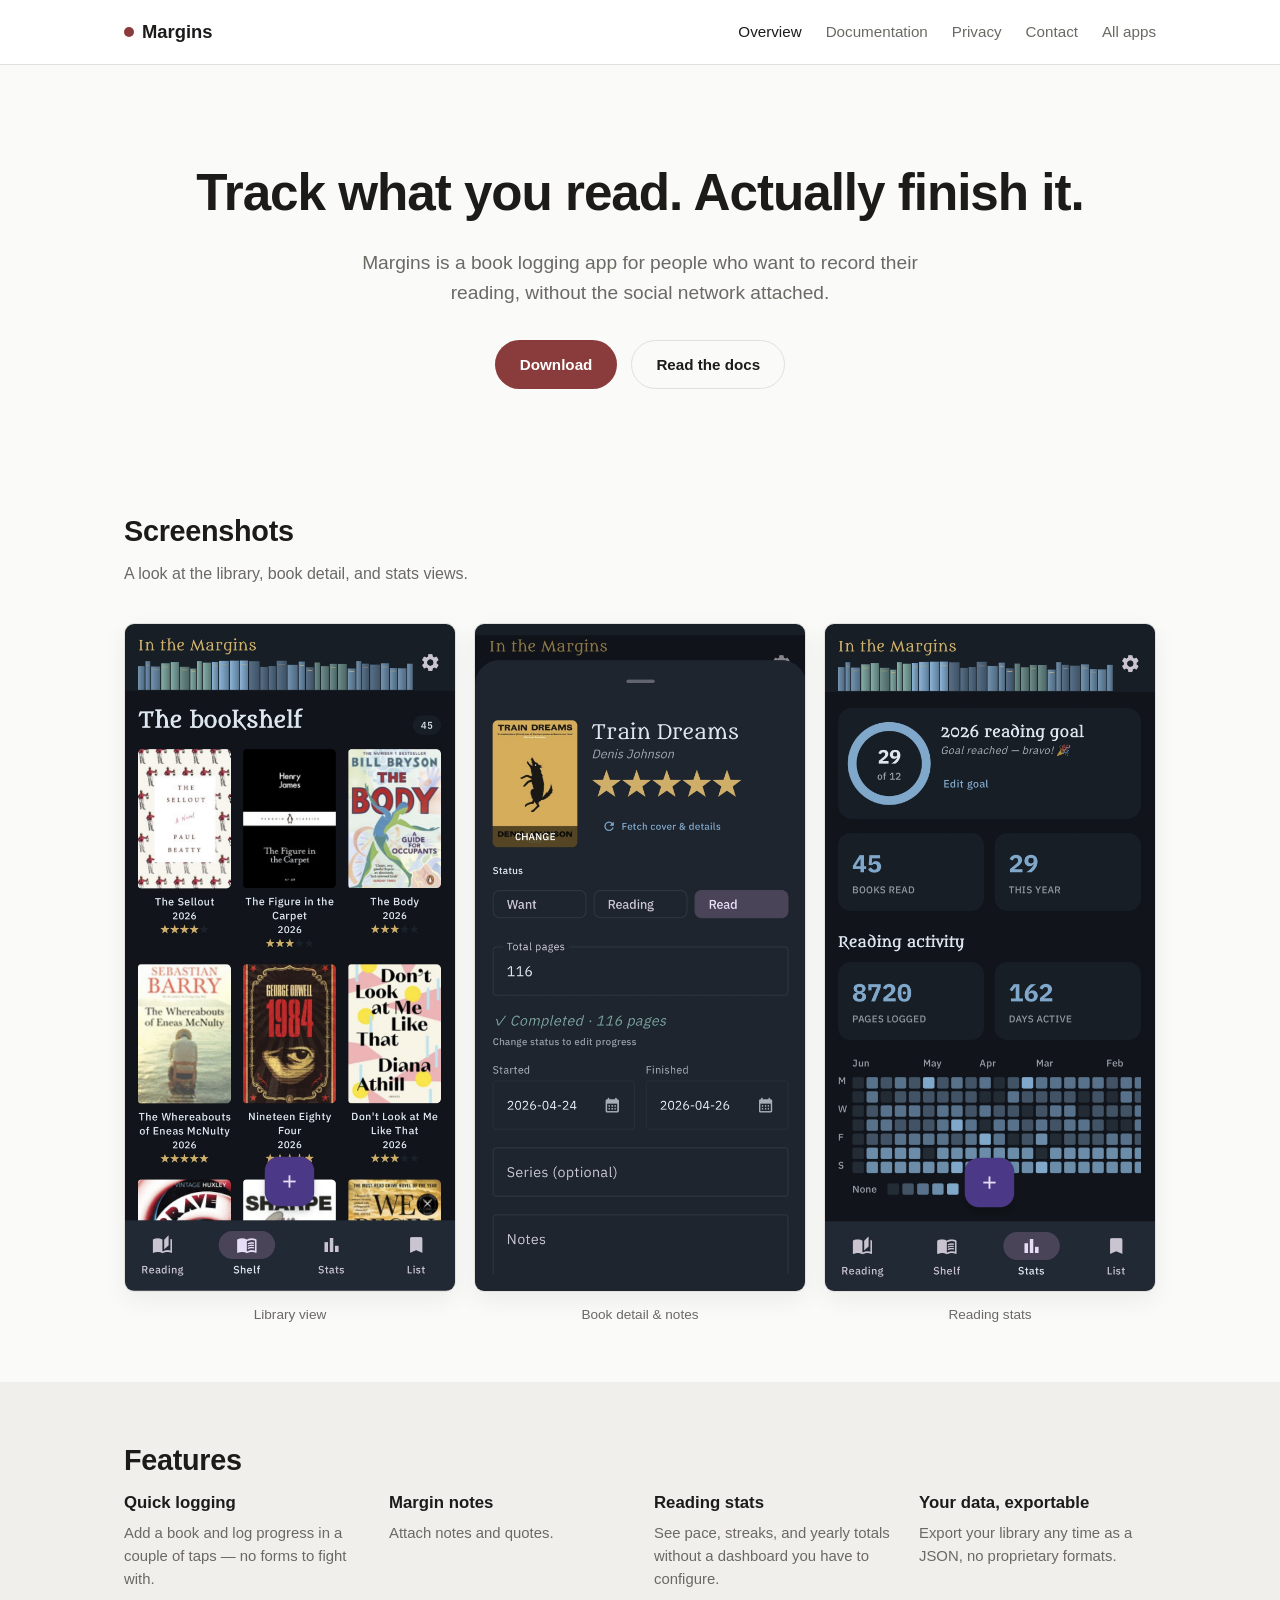
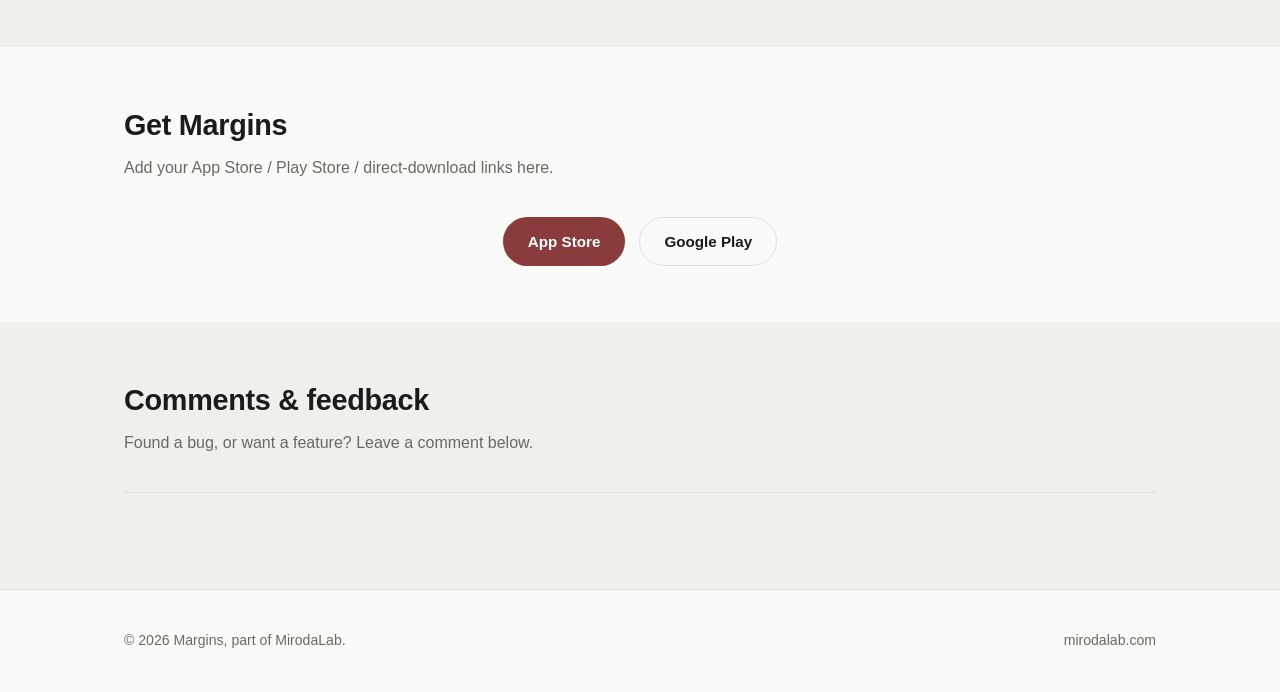
==== index.html @ df0463b2 "Add files via upload" ====
<!DOCTYPE html>
<html lang="en">
<head>
<meta charset="UTF-8">
<meta name="viewport" content="width=device-width, initial-scale=1.0">
<title>Margins — a book logging app</title>
<meta name="description" content="Margins is a simple book logging app for tracking what you read, your notes, and your ratings.">
<link rel="stylesheet" href="css/style.css">
<style>:root{--accent:#8a3b3b;--accent-dark:#6b2d2d;}</style>
</head>
<body>

<header class="site-nav">
  <div class="wrap">
    <a class="brand" href="./"><span class="dot"></span>Margins</a>
    <button class="menu-toggle" aria-label="Toggle menu" aria-expanded="false">
      <svg width="22" height="22" viewBox="0 0 22 22" fill="none" stroke="currentColor" stroke-width="2" stroke-linecap="round"><line x1="2" y1="5" x2="20" y2="5"/><line x1="2" y1="11" x2="20" y2="11"/><line x1="2" y1="17" x2="20" y2="17"/></svg>
    </button>
    <nav class="links">
      <a href="./" class="active">Overview</a>
      <a href="docs.html">Documentation</a>
      <a href="privacy.html">Privacy</a>
      <a href="contact.html">Contact</a>
      <a href="https://mirodalab.com">All apps</a>
    </nav>
  </div>
</header>

<section class="hero">
  <div class="wrap">
    <h1>Track what you read. Actually finish it.</h1>
    <p class="lead">Margins is a book logging app for people who want to record their reading, without the social network attached.</p>
    <div class="cta-row">
      <a href="#download" class="btn btn-primary">Download</a>
      <a href="docs.html" class="btn btn-secondary">Read the docs</a>
    </div>
  </div>
</section>

<section>
  <div class="wrap">
    <h2 class="section-title">Screenshots</h2>
    <p class="section-sub">A look at the library, book detail, and stats views.</p>
    <div class="screenshots">
      <figure class="screenshot">
        <img src="images/shelf.png" alt="Library shelf view in Margins" loading="lazy">
        <figcaption>Library view</figcaption>
      </figure>
      <figure class="screenshot">
        <img src="images/book-detail.png" alt="Book detail and notes view in Margins" loading="lazy">
        <figcaption>Book detail &amp; notes</figcaption>
      </figure>
      <figure class="screenshot">
        <img src="images/stats.png" alt="Reading stats view in Margins" loading="lazy">
        <figcaption>Reading stats</figcaption>
      </figure>
    </div>
  </div>
</section>

<section class="alt">
  <div class="wrap">
    <h2 class="section-title">Features</h2>
    <div class="features">
      <div class="feature">
        <h4>Quick logging</h4>
        <p>Add a book and log progress in a couple of taps — no forms to fight with.</p>
      </div>
      <div class="feature">
        <h4>Margin notes</h4>
        <p>Attach notes and quotes.</p>
      </div>
      <div class="feature">
        <h4>Reading stats</h4>
        <p>See pace, streaks, and yearly totals without a dashboard you have to configure.</p>
      </div>
      <div class="feature">
        <h4>Your data, exportable</h4>
        <p>Export your library any time as a JSON, no proprietary formats.</p>
      </div>
    </div>
  </div>
</section>

<section id="download">
  <div class="wrap">
    <h2 class="section-title">Get Margins</h2>
    <p class="section-sub">Add your App Store / Play Store / direct-download links here.</p>
    <div class="cta-row">
      <a href="#" class="btn btn-primary">App Store</a>
      <a href="#" class="btn btn-secondary">Google Play</a>
    </div>
  </div>
</section>

<section class="alt">
  <div class="wrap">
    <h2 class="section-title">Comments &amp; feedback</h2>
    <p class="section-sub">Found a bug, or want a feature? Leave a comment below.</p>
    <div class="comments-section">
      <script src="https://giscus.app/client.js"
        data-repo="miroda3742/margins-site"
        data-repo-id="R_kgDOTj2-mw"
        data-category="General"
        data-category-id="DIC_kwDOTj2-m84DB_82"
        data-mapping="pathname"
        data-strict="0"
        data-reactions-enabled="1"
        data-emit-metadata="0"
        data-input-position="top"
        data-theme="noborder_light"
        data-lang="en"
        data-loading="lazy"
        crossorigin="anonymous"
        async>
      </script>
    </div>
  </div>
</section>

<footer class="site-footer">
  <div class="wrap">
    <span>© 2026 Margins, part of MirodaLab.</span>
    <span><a href="https://mirodalab.com">mirodalab.com</a></span>
  </div>
</footer>

<script src="js/nav.js" defer></script>
</body>
</html>
---- css/style.css ----
/* ==========================================================================
   Shared stylesheet — copied into css/style.css for every site (main + 4 apps)
   Override --accent per app for a distinct feel while keeping one system.
   ========================================================================== */

:root {
  --bg: #fafaf9;
  --bg-alt: #f0efec;
  --text: #1c1b1a;
  --text-muted: #6b6963;
  --border: #e2e0da;
  --accent: #2f6f4e;      /* default green — overridden per app */
  --accent-dark: #24563d;
  --card-bg: #ffffff;
  --radius: 10px;
  --max-width: 1080px;
  --font: -apple-system, BlinkMacSystemFont, "Segoe UI", Inter, Roboto, Helvetica, Arial, sans-serif;
}

* { box-sizing: border-box; }

html, body {
  margin: 0;
  padding: 0;
  background: var(--bg);
  color: var(--text);
  font-family: var(--font);
  line-height: 1.55;
  -webkit-font-smoothing: antialiased;
}

a { color: var(--accent-dark); text-decoration: none; }
a:hover { text-decoration: underline; }

img { max-width: 100%; display: block; }

.wrap {
  max-width: var(--max-width);
  margin: 0 auto;
  padding: 0 24px;
}

/* ---------- Nav ---------- */
header.site-nav {
  border-bottom: 1px solid var(--border);
  background: var(--card-bg);
  position: sticky;
  top: 0;
  z-index: 10;
}

header.site-nav .wrap {
  display: flex;
  align-items: center;
  justify-content: space-between;
  height: 64px;
}

.brand {
  font-weight: 700;
  font-size: 1.15rem;
  color: var(--text);
  display: flex;
  align-items: center;
  gap: 8px;
}
.brand:hover { text-decoration: none; }

.brand .dot {
  width: 10px;
  height: 10px;
  border-radius: 50%;
  background: var(--accent);
  display: inline-block;
}

nav.links {
  display: flex;
  gap: 24px;
  font-size: 0.95rem;
}

nav.links a { color: var(--text-muted); }
nav.links a:hover, nav.links a.active { color: var(--text); text-decoration: none; }

.menu-toggle {
  display: none;
  align-items: center;
  justify-content: center;
  background: none;
  border: none;
  padding: 8px;
  margin: -8px;
  color: var(--text);
  cursor: pointer;
}
.menu-toggle svg { display: block; }

@media (max-width: 640px) {
  .menu-toggle { display: flex; }

  header.site-nav .wrap { position: relative; }

  nav.links {
    display: none;
    position: absolute;
    top: 64px;
    left: 0;
    right: 0;
    flex-direction: column;
    gap: 0;
    background: var(--card-bg);
    border-bottom: 1px solid var(--border);
    box-shadow: 0 8px 16px rgba(0,0,0,0.06);
  }
  nav.links.open { display: flex; }
  nav.links a { padding: 14px 24px; border-top: 1px solid var(--border); }
  nav.links a:first-child { border-top: none; }
}

/* ---------- Hero ---------- */
.hero {
  padding: 88px 0 64px;
  text-align: center;
}

.hero h1 {
  font-size: clamp(2rem, 5vw, 3.2rem);
  margin: 0 0 16px;
  letter-spacing: -0.02em;
}

.hero p.lead {
  font-size: 1.2rem;
  color: var(--text-muted);
  max-width: 620px;
  margin: 0 auto 32px;
}

.cta-row {
  display: flex;
  gap: 14px;
  justify-content: center;
  flex-wrap: wrap;
}

.btn {
  display: inline-block;
  padding: 12px 24px;
  border-radius: 999px;
  font-weight: 600;
  font-size: 0.95rem;
  border: 1px solid transparent;
  cursor: pointer;
}

.btn-primary {
  background: var(--accent);
  color: #fff;
}
.btn-primary:hover { background: var(--accent-dark); text-decoration: none; }

.btn-secondary {
  background: transparent;
  color: var(--text);
  border-color: var(--border);
}
.btn-secondary:hover { border-color: var(--text-muted); text-decoration: none; }

/* ---------- Sections ---------- */
section { padding: 56px 0; }
section.alt { background: var(--bg-alt); }

h2.section-title {
  font-size: 1.8rem;
  margin: 0 0 8px;
  letter-spacing: -0.01em;
}

p.section-sub {
  color: var(--text-muted);
  margin: 0 0 36px;
  max-width: 560px;
}

/* ---------- Cards (app grid on main site) ---------- */
.grid {
  display: grid;
  grid-template-columns: repeat(auto-fit, minmax(230px, 1fr));
  gap: 20px;
}

.card {
  background: var(--card-bg);
  border: 1px solid var(--border);
  border-radius: var(--radius);
  padding: 24px;
  transition: transform 0.15s ease, box-shadow 0.15s ease;
}

.card:hover {
  transform: translateY(-2px);
  box-shadow: 0 8px 24px rgba(0,0,0,0.06);
}

.card h3 { margin: 12px 0 6px; font-size: 1.15rem; }
.card p { color: var(--text-muted); font-size: 0.95rem; margin: 0 0 14px; }
.card .app-icon {
  width: 44px; height: 44px;
  border-radius: 12px;
  background: var(--accent);
  display: flex; align-items: center; justify-content: center;
  color: #fff; font-weight: 700; font-size: 1.1rem;
}

/* ---------- Feature list ---------- */
.features {
  display: grid;
  grid-template-columns: repeat(auto-fit, minmax(220px, 1fr));
  gap: 28px;
}
.feature h4 { margin: 0 0 6px; font-size: 1.05rem; }
.feature p { color: var(--text-muted); margin: 0; font-size: 0.93rem; }

/* ---------- Screenshot gallery ---------- */
.screenshots {
  display: grid;
  grid-template-columns: repeat(auto-fit, minmax(240px, 1fr));
  gap: 18px;
}
.screenshot-placeholder {
  aspect-ratio: 9 / 16;
  background: linear-gradient(160deg, var(--bg-alt), var(--border));
  border-radius: var(--radius);
  border: 1px solid var(--border);
  display: flex;
  align-items: center;
  justify-content: center;
  color: var(--text-muted);
  font-size: 0.85rem;
  text-align: center;
  padding: 12px;
}
.screenshot {
  margin: 0;
  display: flex;
  flex-direction: column;
  align-items: center;
  gap: 12px;
}
.screenshot img {
  width: 100%;
  height: auto;
  border-radius: var(--radius);
  border: 1px solid var(--border);
  box-shadow: 0 8px 24px rgba(0,0,0,0.06);
}
.screenshot figcaption {
  color: var(--text-muted);
  font-size: 0.85rem;
  text-align: center;
}

/* ---------- Docs page ---------- */
.docs-layout {
  display: grid;
  grid-template-columns: 220px 1fr;
  gap: 48px;
  align-items: start;
}
.docs-toc {
  position: sticky;
  top: 88px;
  font-size: 0.9rem;
}
.docs-toc a {
  display: block;
  padding: 6px 0;
  color: var(--text-muted);
}
.docs-toc a:hover { color: var(--text); text-decoration: none; }
.docs-content h2 { margin-top: 48px; }
.docs-content h2:first-child { margin-top: 0; }
.docs-content code {
  background: var(--bg-alt);
  padding: 2px 6px;
  border-radius: 4px;
  font-size: 0.9em;
}
.docs-content pre {
  background: var(--bg-alt);
  border: 1px solid var(--border);
  border-radius: var(--radius);
  padding: 16px;
  overflow-x: auto;
}

.docs-content h2 {
  font-size: 1.6rem;
  letter-spacing: -0.01em;
  padding-bottom: 8px;
  border-bottom: 1px solid var(--border);
  /* Matches .docs-toc's own sticky offset (top: 88px) — without this, clicking
     a sidebar link scrolls the heading flush to the viewport top, which is
     right under the 64px sticky nav bar, hiding the heading itself. */
  scroll-margin-top: 88px;
}

.docs-content h3 {
  margin: 32px 0 10px;
  font-size: 1.15rem;
  letter-spacing: -0.01em;
  scroll-margin-top: 88px;
}

.docs-content ul,
.docs-content ol {
  padding-left: 1.3em;
  margin: 0 0 20px;
}

.docs-content li {
  margin-bottom: 10px;
}

.docs-content ol.steps li {
  margin-bottom: 14px;
}

/* Tables (field lists, theme table, key-restriction values) */
.docs-content table {
  width: 100%;
  border-collapse: collapse;
  margin: 20px 0;
  font-size: 0.95rem;
}

.docs-content th,
.docs-content td {
  text-align: left;
  padding: 10px 14px;
  border-bottom: 1px solid var(--border);
  vertical-align: top;
}

.docs-content th {
  color: var(--text-muted);
  font-weight: 600;
  font-size: 0.85rem;
  text-transform: uppercase;
  letter-spacing: 0.03em;
}

.docs-content tr:last-child td {
  border-bottom: none;
}

/* Callout cards (tip / warn). These reuse the site-wide .card rule, so strip
   the marketing-grid hover lift and muted body text — a callout isn't a link
   and its text is the important part, not secondary. Colors are fixed (not
   tied to --accent) so tip/warn stay visually distinct regardless of which
   app's --accent override is active on a given site. */
.docs-content .card {
  padding: 16px 20px;
  margin: 20px 0;
  border-left-width: 4px;
  border-left-style: solid;
}
.docs-content .card:hover {
  transform: none;
  box-shadow: none;
}
.docs-content .card p {
  color: var(--text);
  font-size: 1rem;
  margin: 0;
}
.docs-content .card p + p { margin-top: 8px; }

.docs-content .card.tip { border-left-color: #2f6f4e; }
.docs-content .card.warn { border-left-color: #b3261e; }

.docs-content .card .label {
  display: block;
  font-weight: 700;
  font-size: 0.72rem;
  text-transform: uppercase;
  letter-spacing: 0.06em;
  margin-bottom: 6px;
}
.docs-content .card.tip .label { color: #2f6f4e; }
.docs-content .card.warn .label { color: #b3261e; }

@media (max-width: 720px) {
  .docs-layout { grid-template-columns: 1fr; }
  .docs-toc { position: static; margin-bottom: 24px; }
}

/* ---------- Blog ---------- */
.post-list { display: flex; flex-direction: column; gap: 24px; }
.post-item {
  border-bottom: 1px solid var(--border);
  padding-bottom: 24px;
}
.post-item .post-date { color: var(--text-muted); font-size: 0.85rem; }
.post-item h3 { margin: 6px 0; }
.post-item p { color: var(--text-muted); margin: 0; }

article.post-body { max-width: 680px; margin: 0 auto; }
article.post-body h1 { margin-bottom: 4px; }
article.post-body .post-meta { color: var(--text-muted); margin-bottom: 32px; }

/* ---------- Comments ---------- */
.comments-section {
  border-top: 1px solid var(--border);
  padding-top: 40px;
  margin-top: 16px;
}

/* ---------- Footer ---------- */
footer.site-footer {
  border-top: 1px solid var(--border);
  padding: 40px 0;
  color: var(--text-muted);
  font-size: 0.88rem;
}
footer.site-footer .wrap {
  display: flex;
  justify-content: space-between;
  flex-wrap: wrap;
  gap: 12px;
}
footer.site-footer a { color: var(--text-muted); }

/* ---------- Contact form ---------- */
.contact-form { max-width: 480px; }

.form-row { margin-bottom: 20px; }
.form-row label {
  display: block;
  font-weight: 600;
  font-size: 0.9rem;
  margin-bottom: 6px;
}
.form-row input[type="text"],
.form-row input[type="email"],
.form-row textarea {
  width: 100%;
  padding: 10px 12px;
  border: 1px solid var(--border);
  border-radius: 8px;
  background: var(--card-bg);
  color: var(--text);
  font-family: var(--font);
  font-size: 0.95rem;
}
.form-row input:focus,
.form-row textarea:focus {
  outline: 2px solid var(--accent);
  outline-offset: 1px;
}
.form-row textarea { resize: vertical; min-height: 120px; }

/* Honeypot field — hidden off-screen (not display:none, which some bots
   skip) so sighted users and screen readers never see or fill it. Any
   value here means whatever submitted the form isn't a person. */
.hp-field {
  position: absolute;
  left: -9999px;
  top: -9999px;
  width: 1px;
  height: 1px;
  overflow: hidden;
}

.contact-form .btn { margin-top: 4px; cursor: pointer; }
.contact-form .btn:disabled { opacity: 0.6; cursor: default; }

.form-status { margin: 14px 0 0; font-size: 0.9rem; min-height: 1.3em; }
.form-status.success { color: var(--accent-dark); }
.form-status.error { color: #b3261e; }
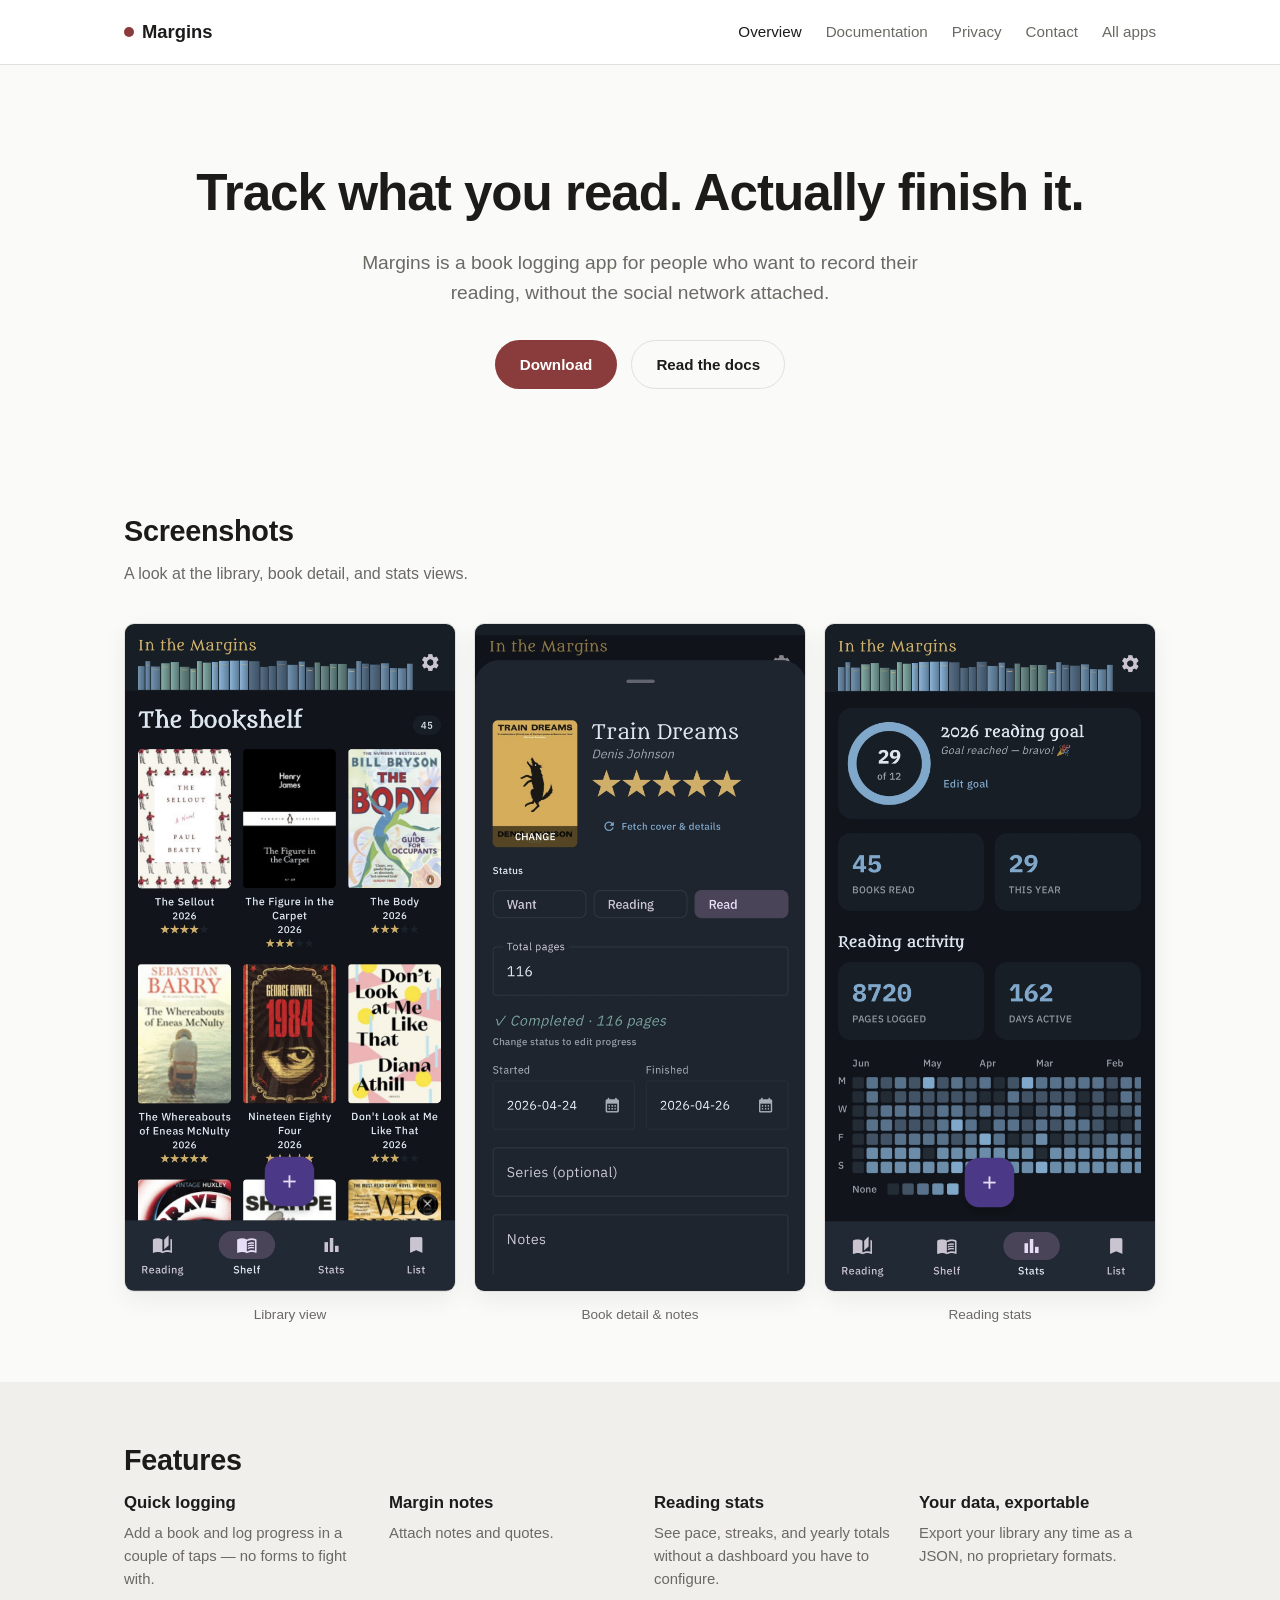
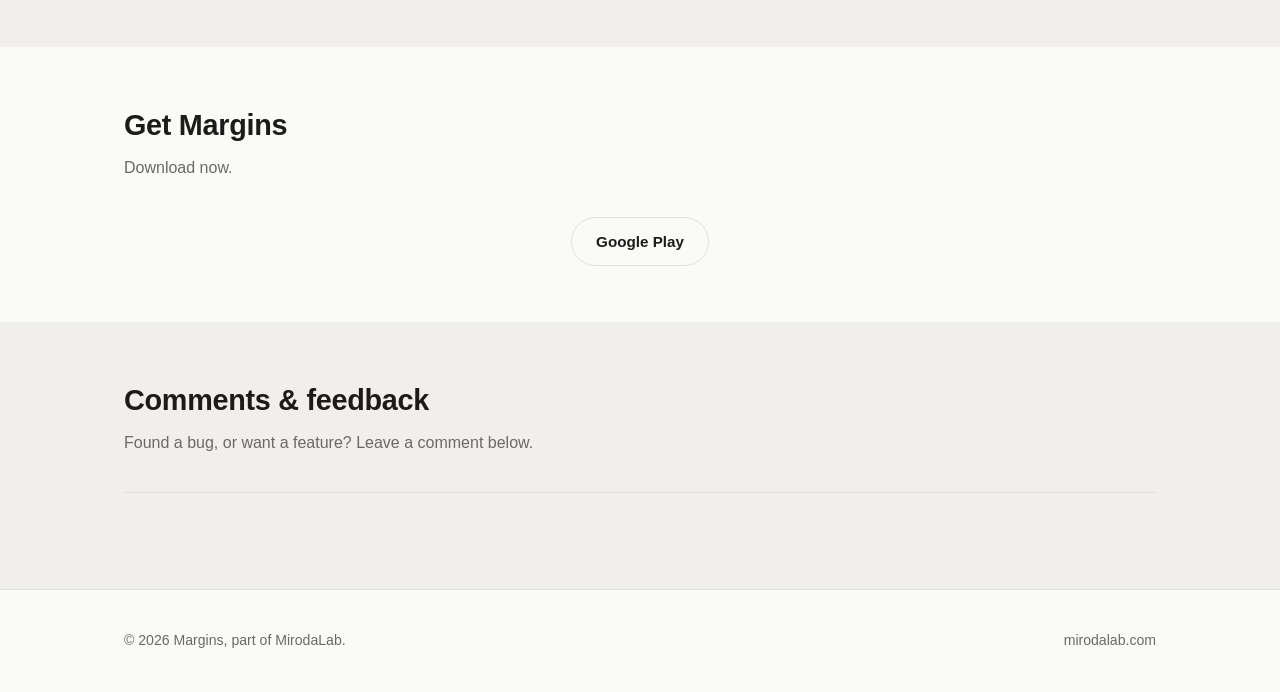
==== commit b1730eca: "Update index.html" ====
--- a/index.html
+++ b/index.html
@@ -85,10 +85,9 @@
 <section id="download">
   <div class="wrap">
     <h2 class="section-title">Get Margins</h2>
-    <p class="section-sub">Add your App Store / Play Store / direct-download links here.</p>
+    <p class="section-sub">Download now.</p>
     <div class="cta-row">
-      <a href="#" class="btn btn-primary">App Store</a>
-      <a href="#" class="btn btn-secondary">Google Play</a>
+      <a href="https://play.google.com/store/apps/details?id=com.miroda.margins" class="btn btn-secondary">Google Play</a>
     </div>
   </div>
 </section>
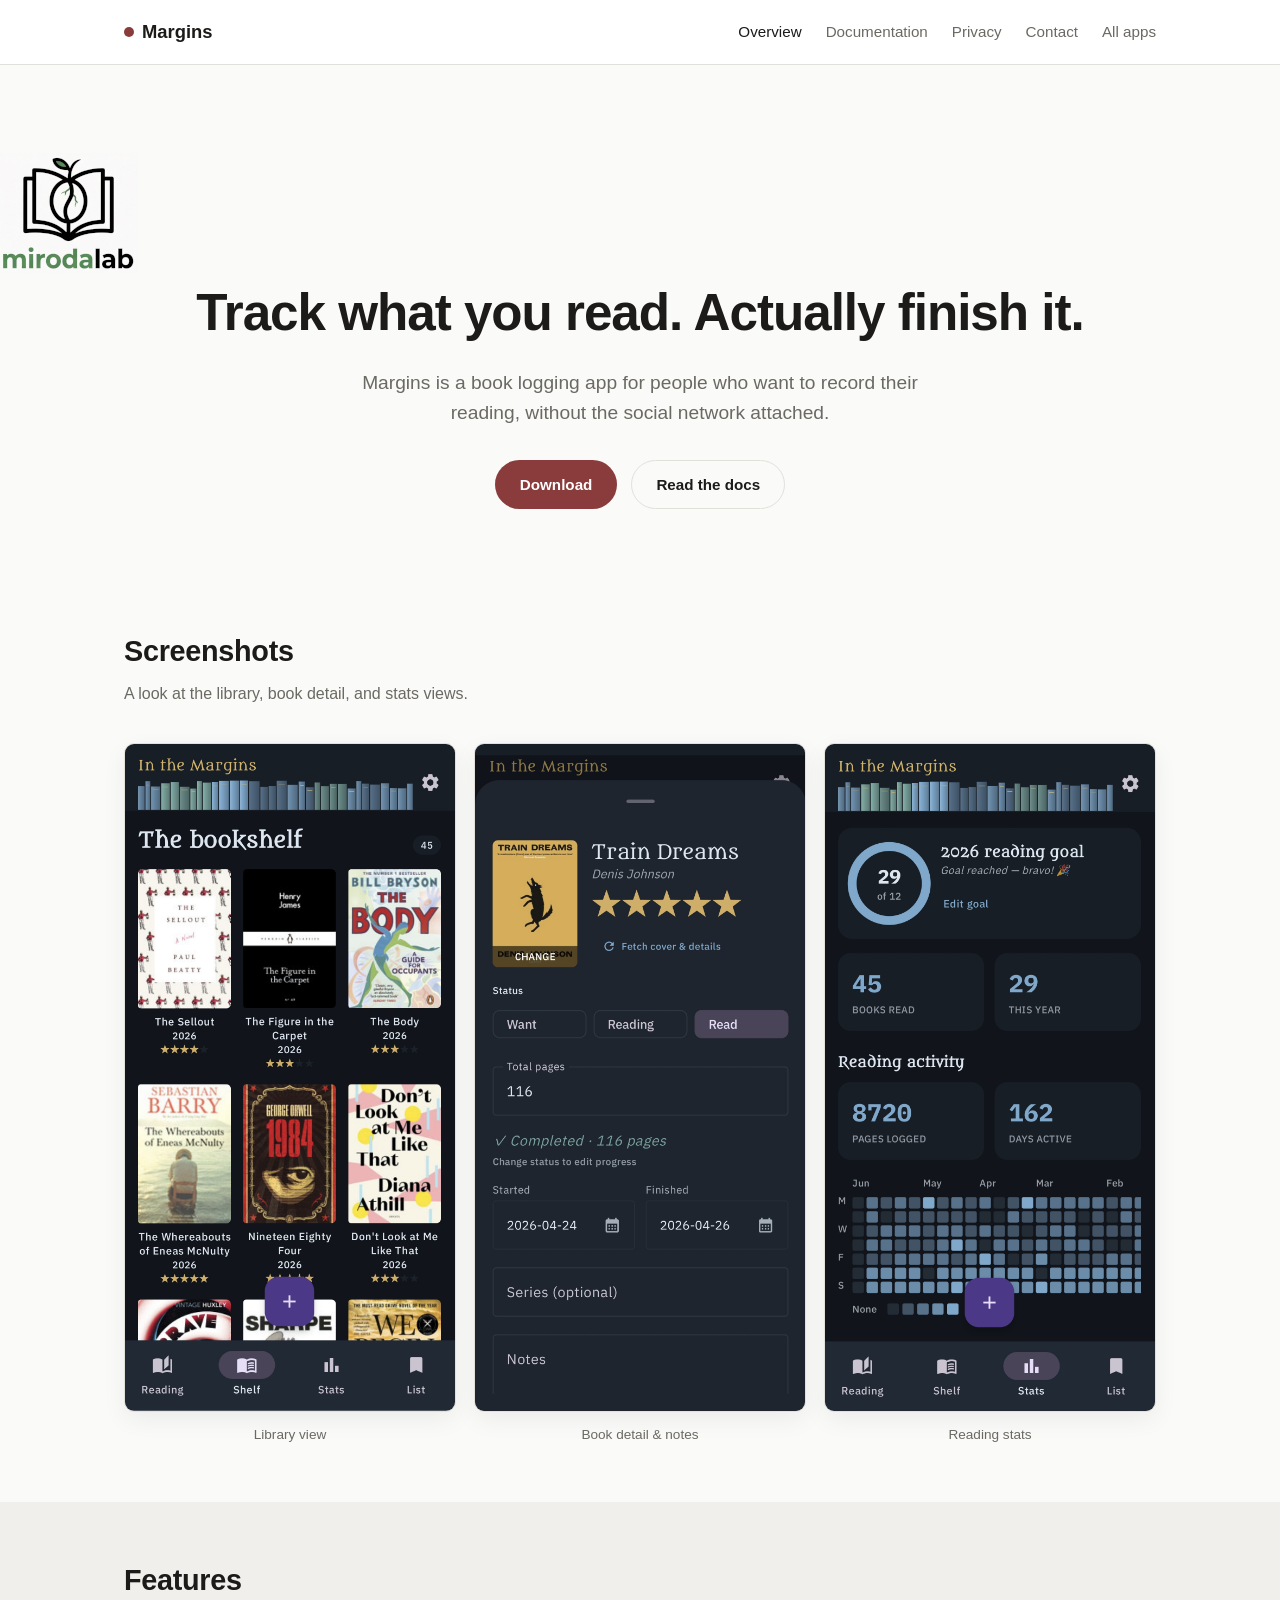
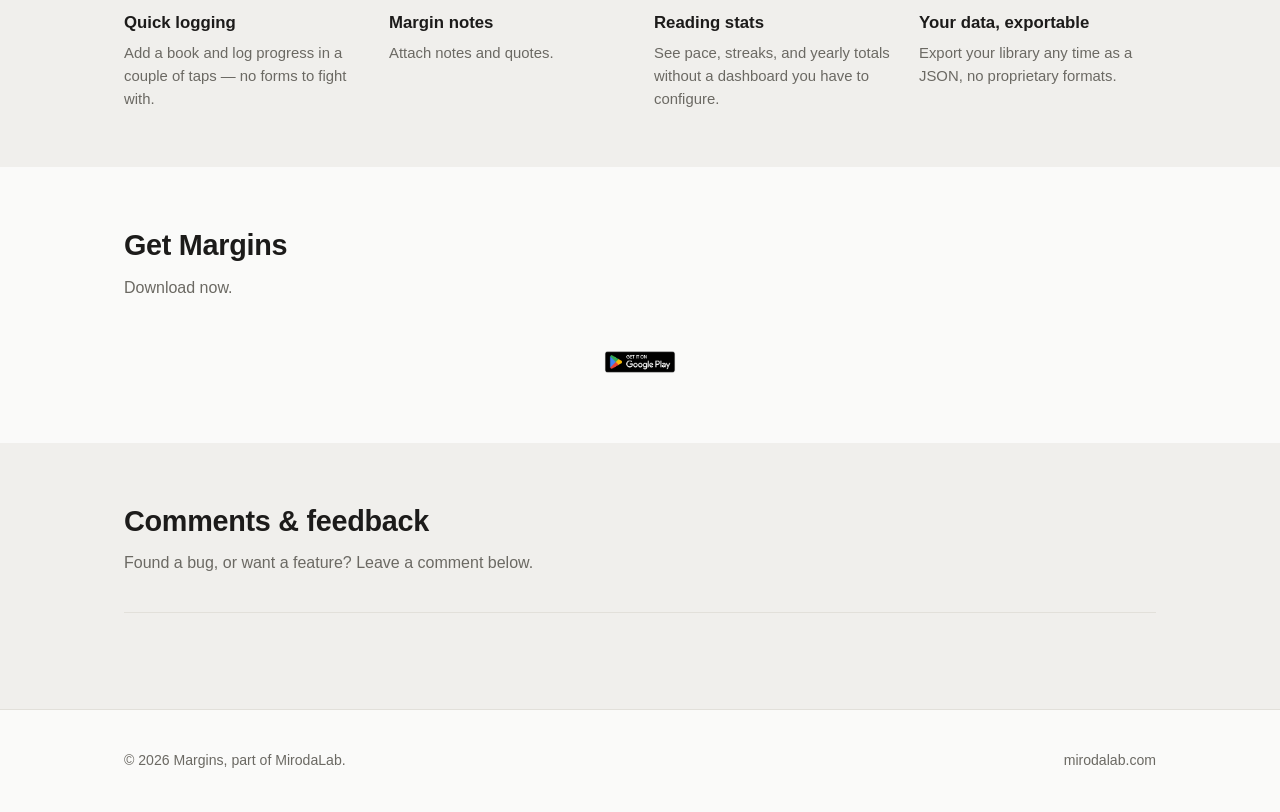
==== commit bf777f68: "Update index.html" ====
--- a/index.html
+++ b/index.html
@@ -27,6 +27,9 @@
 </header>
 
 <section class="hero">
+  <div class="logo-container">
+      <img src="images/logo-stc.png" alt="Mirodalab">
+  </div>
   <div class="wrap">
     <h1>Track what you read. Actually finish it.</h1>
     <p class="lead">Margins is a book logging app for people who want to record their reading, without the social network attached.</p>
@@ -87,8 +90,9 @@
     <h2 class="section-title">Get Margins</h2>
     <p class="section-sub">Download now.</p>
     <div class="cta-row">
-      <a href="https://play.google.com/store/apps/details?id=com.miroda.margins" class="btn btn-secondary">Google Play</a>
-    </div>
+      <div class="logo-container">
+        <a href="https://play.google.com/store/apps/details?id=com.miroda.margins"><img src="images/googleplay.png" height=50px alt="Mirodalab"></a>
+      </div>
   </div>
 </section>
 
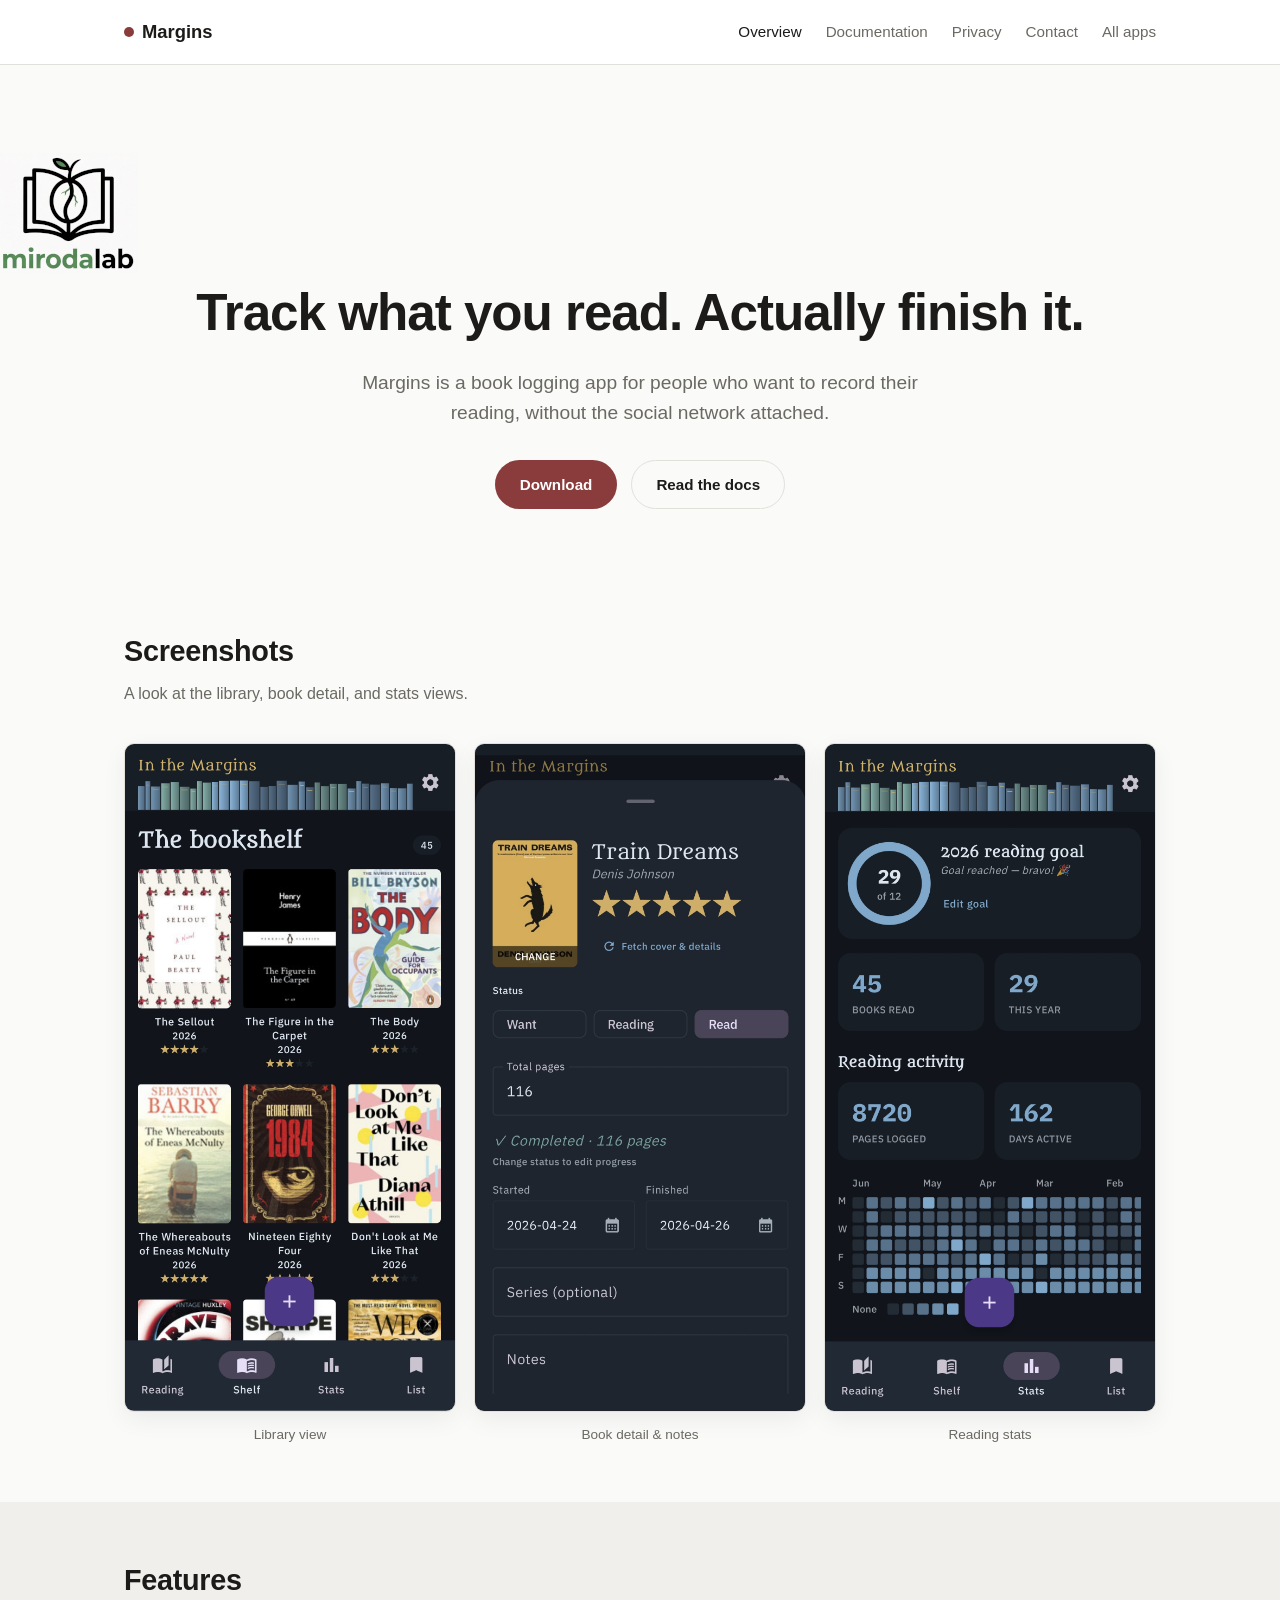
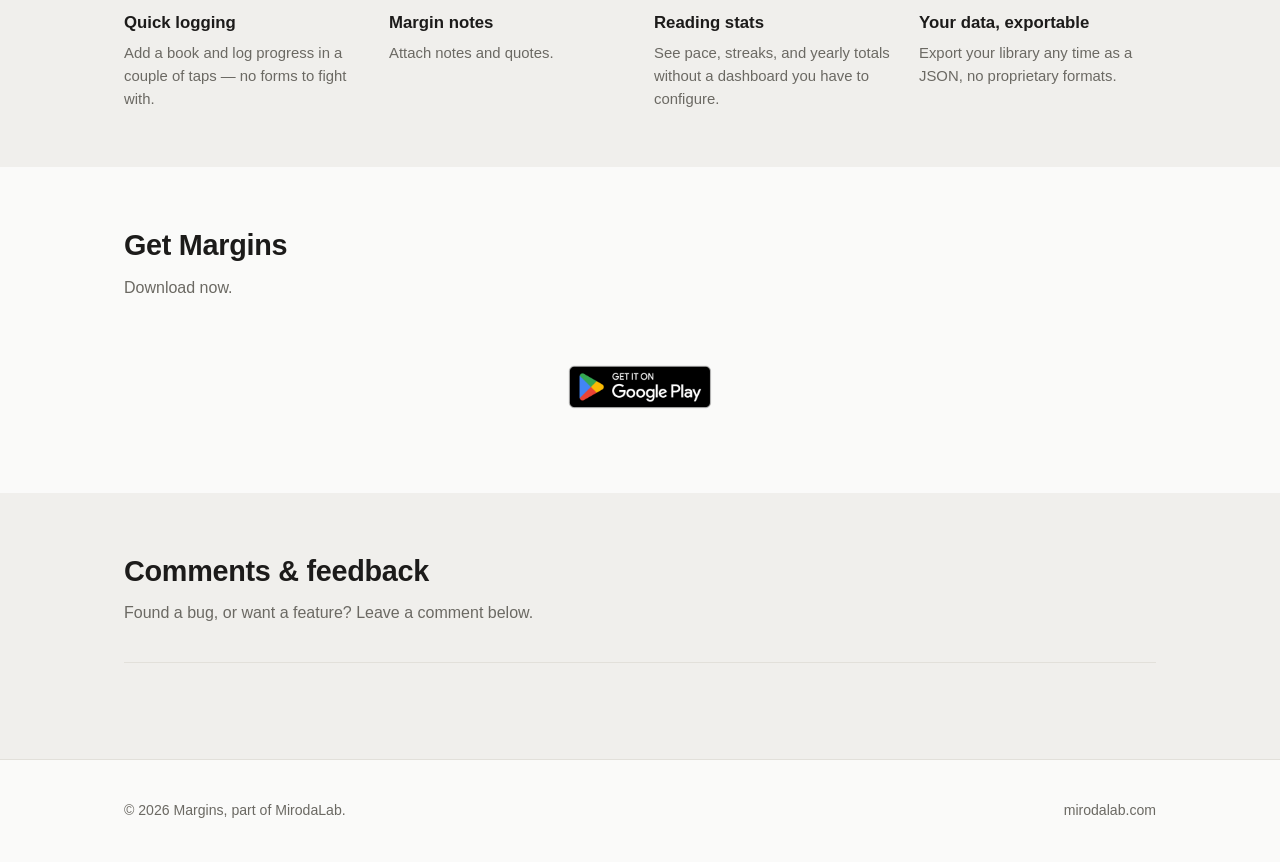
==== commit fcf3659e: "Update index.html" ====
--- a/index.html
+++ b/index.html
@@ -90,8 +90,8 @@
     <h2 class="section-title">Get Margins</h2>
     <p class="section-sub">Download now.</p>
     <div class="cta-row">
-      <div class="logo-container">
-        <a href="https://play.google.com/store/apps/details?id=com.miroda.margins"><img src="images/googleplay.png" height=50px alt="Mirodalab"></a>
+      <div>
+        <a href="https://play.google.com/store/apps/details?id=com.miroda.margins"><img src="images/googleplay.png" height=100px alt="Mirodalab"></a>
       </div>
   </div>
 </section>
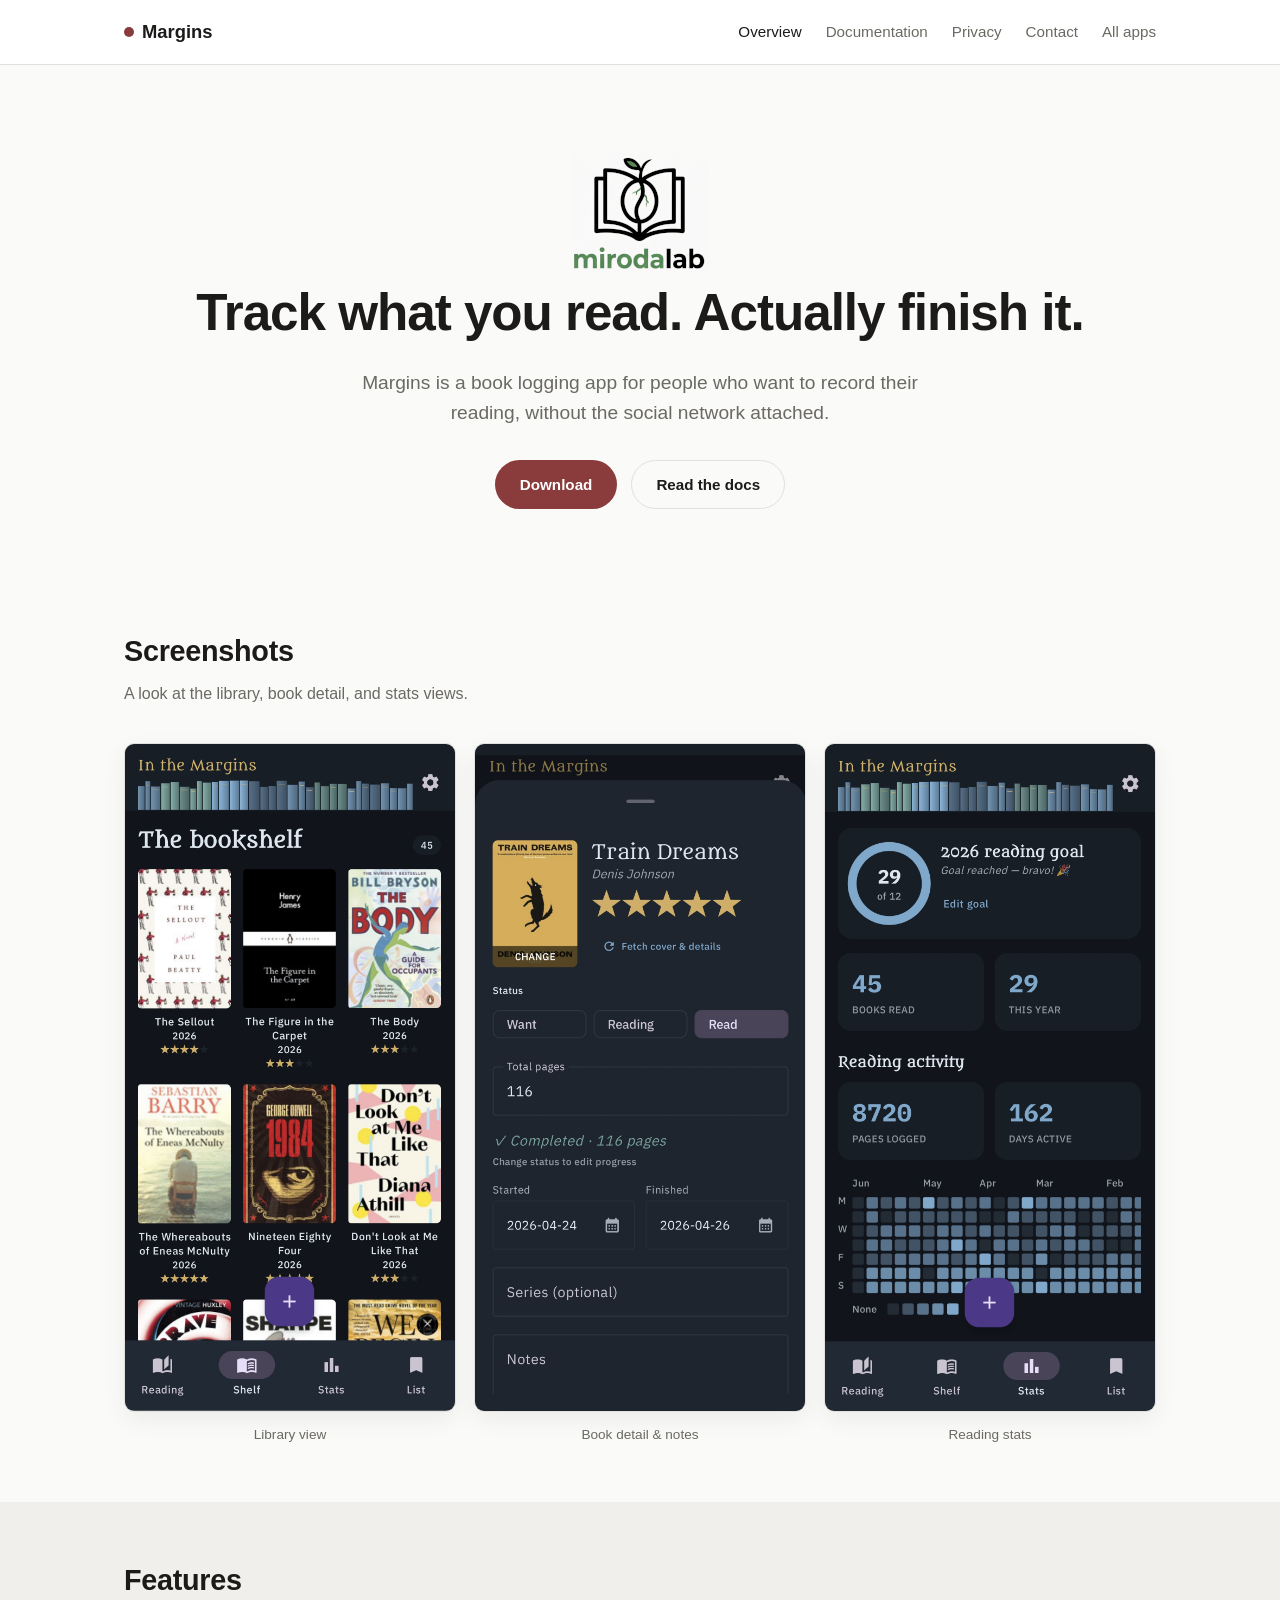
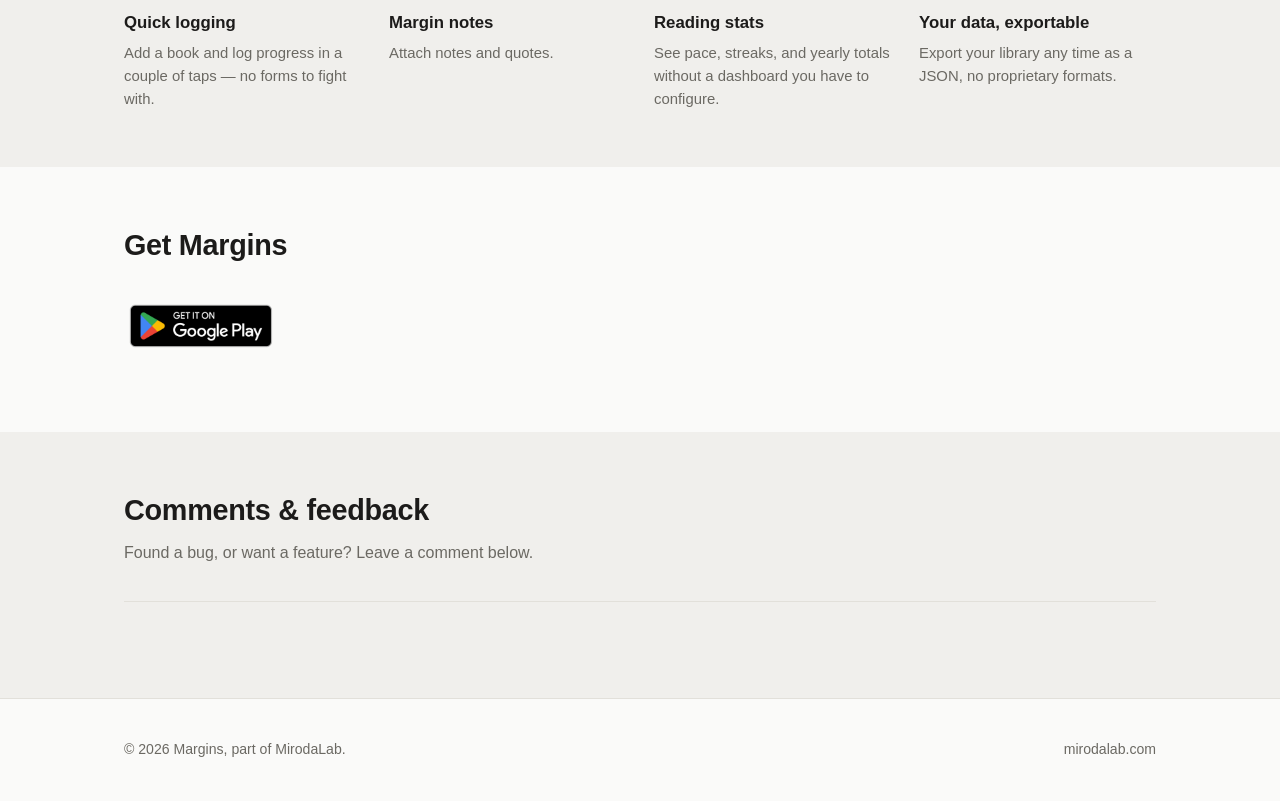
==== commit 91ca6425: "Update index.html" ====
--- a/index.html
+++ b/index.html
@@ -88,9 +88,7 @@
 <section id="download">
   <div class="wrap">
     <h2 class="section-title">Get Margins</h2>
-    <p class="section-sub">Download now.</p>
-    <div class="cta-row">
-      <div>
+      <div class="google-container">
         <a href="https://play.google.com/store/apps/details?id=com.miroda.margins"><img src="images/googleplay.png" height=100px alt="Mirodalab"></a>
       </div>
   </div>
--- a/css/style.css
+++ b/css/style.css
@@ -33,6 +33,18 @@
 a:hover { text-decoration: underline; }
 
 img { max-width: 100%; display: block; }
+
+.logo-container {
+      display: flex;
+      justify-content: center; /* Centers horizontally */
+      align-items: center;     /* Centers vertically */
+    }
+
+.google-container {
+      display: flex;
+      justify-content: left; /* Centers horizontally */
+      align-items: left;     /* Centers vertically */
+    }
 
 .wrap {
   max-width: var(--max-width);
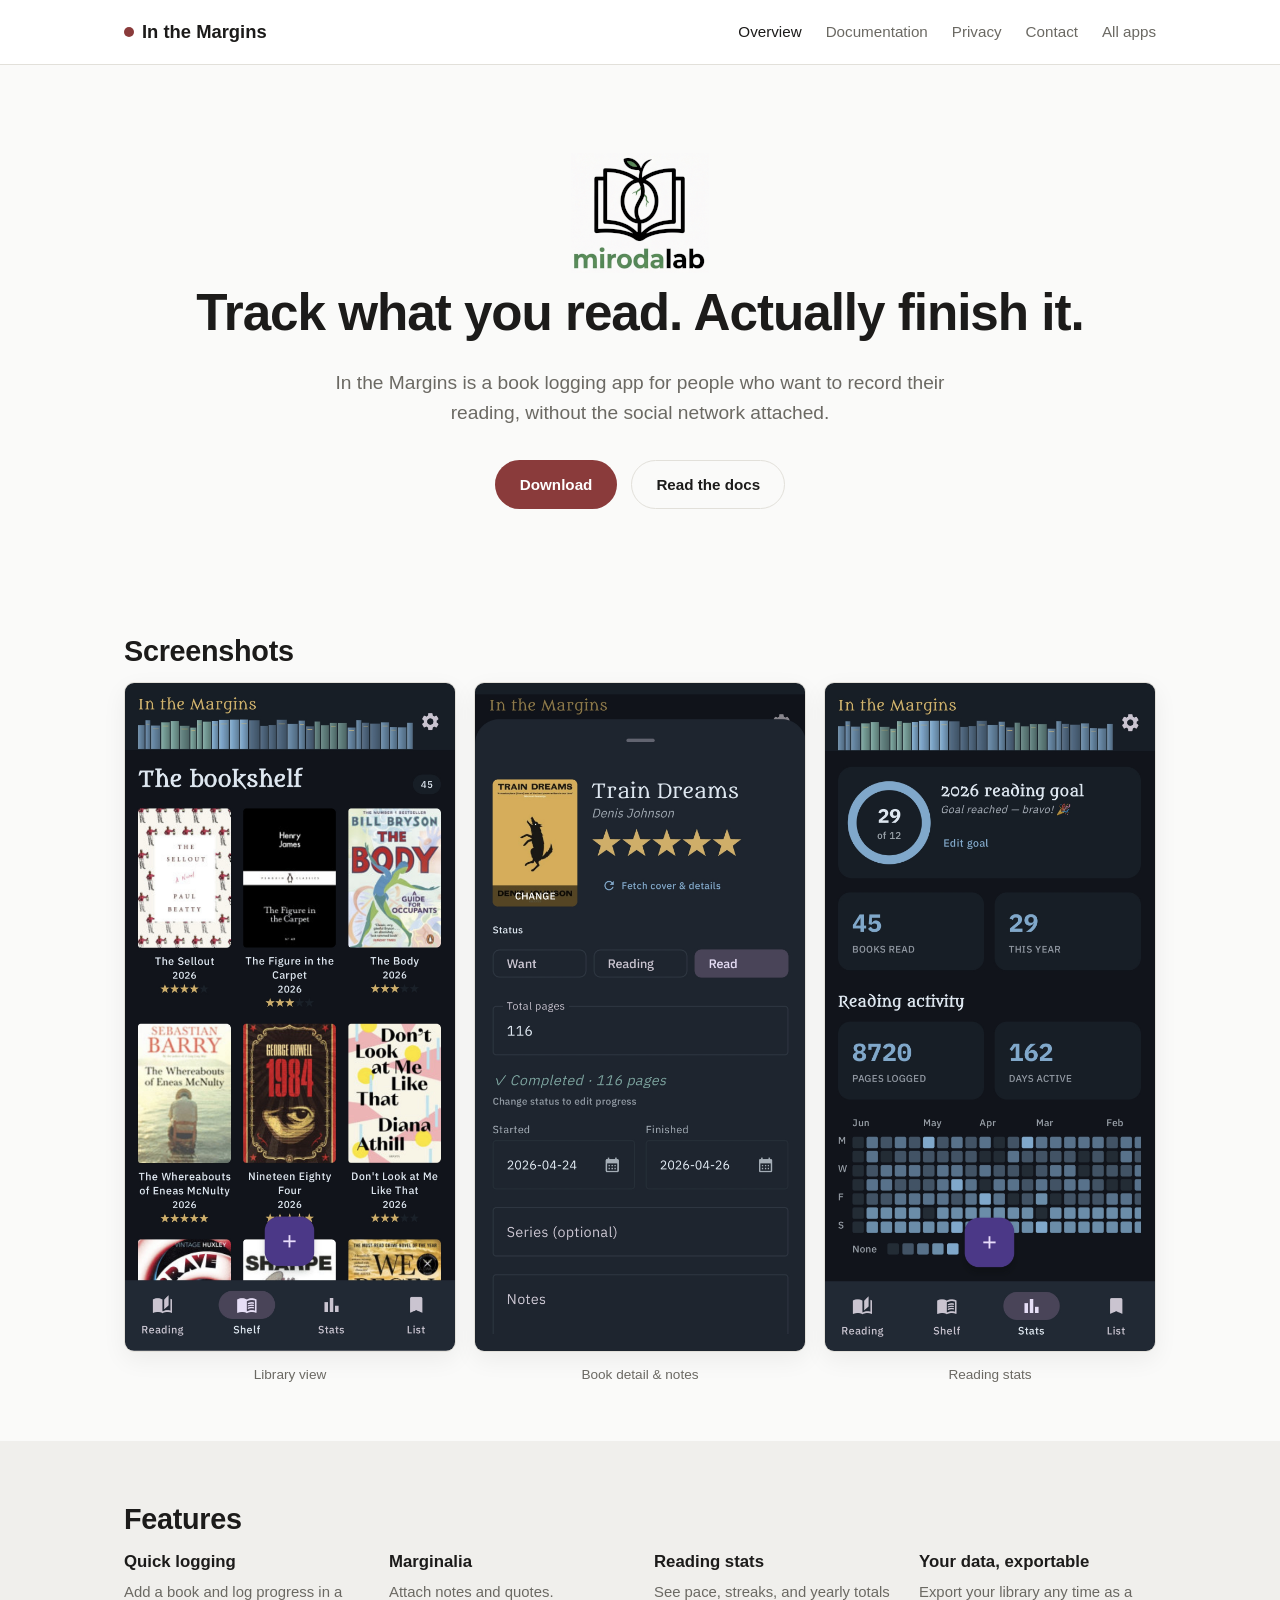
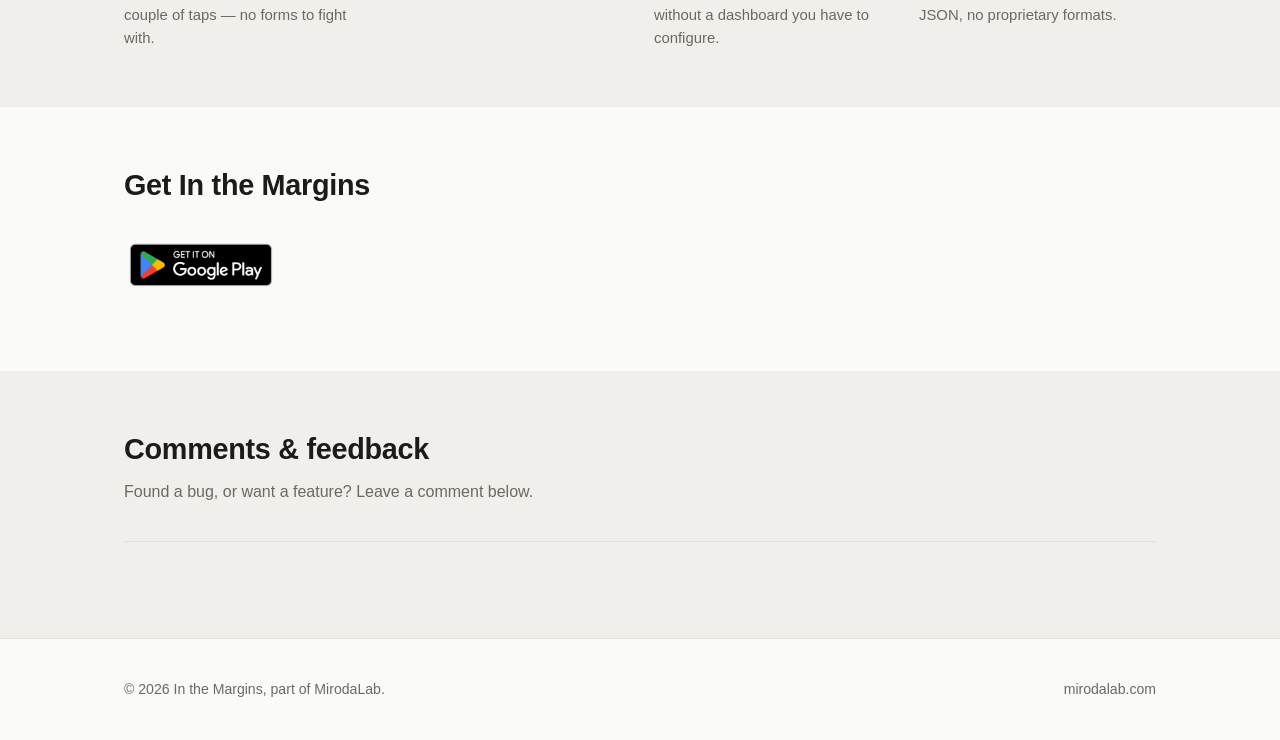
==== commit a1de42d0: "Update index.html" ====
--- a/index.html
+++ b/index.html
@@ -3,8 +3,8 @@
 <head>
 <meta charset="UTF-8">
 <meta name="viewport" content="width=device-width, initial-scale=1.0">
-<title>Margins — a book logging app</title>
-<meta name="description" content="Margins is a simple book logging app for tracking what you read, your notes, and your ratings.">
+<title>In the Margins — a book logging app</title>
+<meta name="description" content="In the Margins is a simple book logging app for tracking what you read, your notes, and your ratings.">
 <link rel="stylesheet" href="css/style.css">
 <style>:root{--accent:#8a3b3b;--accent-dark:#6b2d2d;}</style>
 </head>
@@ -12,7 +12,7 @@
 
 <header class="site-nav">
   <div class="wrap">
-    <a class="brand" href="./"><span class="dot"></span>Margins</a>
+    <a class="brand" href="./"><span class="dot"></span>In the Margins</a>
     <button class="menu-toggle" aria-label="Toggle menu" aria-expanded="false">
       <svg width="22" height="22" viewBox="0 0 22 22" fill="none" stroke="currentColor" stroke-width="2" stroke-linecap="round"><line x1="2" y1="5" x2="20" y2="5"/><line x1="2" y1="11" x2="20" y2="11"/><line x1="2" y1="17" x2="20" y2="17"/></svg>
     </button>
@@ -32,7 +32,7 @@
   </div>
   <div class="wrap">
     <h1>Track what you read. Actually finish it.</h1>
-    <p class="lead">Margins is a book logging app for people who want to record their reading, without the social network attached.</p>
+    <p class="lead">In the Margins is a book logging app for people who want to record their reading, without the social network attached.</p>
     <div class="cta-row">
       <a href="#download" class="btn btn-primary">Download</a>
       <a href="docs.html" class="btn btn-secondary">Read the docs</a>
@@ -43,18 +43,18 @@
 <section>
   <div class="wrap">
     <h2 class="section-title">Screenshots</h2>
-    <p class="section-sub">A look at the library, book detail, and stats views.</p>
+
     <div class="screenshots">
       <figure class="screenshot">
-        <img src="images/shelf.png" alt="Library shelf view in Margins" loading="lazy">
+        <img src="images/shelf.png" alt="Library shelf view in In the Margins" loading="lazy">
         <figcaption>Library view</figcaption>
       </figure>
       <figure class="screenshot">
-        <img src="images/book-detail.png" alt="Book detail and notes view in Margins" loading="lazy">
+        <img src="images/book-detail.png" alt="Book detail and notes view in In the Margins" loading="lazy">
         <figcaption>Book detail &amp; notes</figcaption>
       </figure>
       <figure class="screenshot">
-        <img src="images/stats.png" alt="Reading stats view in Margins" loading="lazy">
+        <img src="images/stats.png" alt="Reading stats view in In the Margins" loading="lazy">
         <figcaption>Reading stats</figcaption>
       </figure>
     </div>
@@ -70,7 +70,7 @@
         <p>Add a book and log progress in a couple of taps — no forms to fight with.</p>
       </div>
       <div class="feature">
-        <h4>Margin notes</h4>
+        <h4>Marginalia</h4>
         <p>Attach notes and quotes.</p>
       </div>
       <div class="feature">
@@ -87,9 +87,9 @@
 
 <section id="download">
   <div class="wrap">
-    <h2 class="section-title">Get Margins</h2>
+    <h2 class="section-title">Get In the Margins</h2>
       <div class="google-container">
-        <a href="https://play.google.com/store/apps/details?id=com.miroda.margins"><img src="images/googleplay.png" height=100px alt="Mirodalab"></a>
+        <a href="https://play.google.com/store/apps/details?id=com.miroda.margins" target="_blank"><img src="images/googleplay.png" height=100px alt="Mirodalab"></a>
       </div>
   </div>
 </section>
@@ -121,7 +121,7 @@
 
 <footer class="site-footer">
   <div class="wrap">
-    <span>© 2026 Margins, part of MirodaLab.</span>
+    <span>© 2026 In the Margins, part of MirodaLab.</span>
     <span><a href="https://mirodalab.com">mirodalab.com</a></span>
   </div>
 </footer>
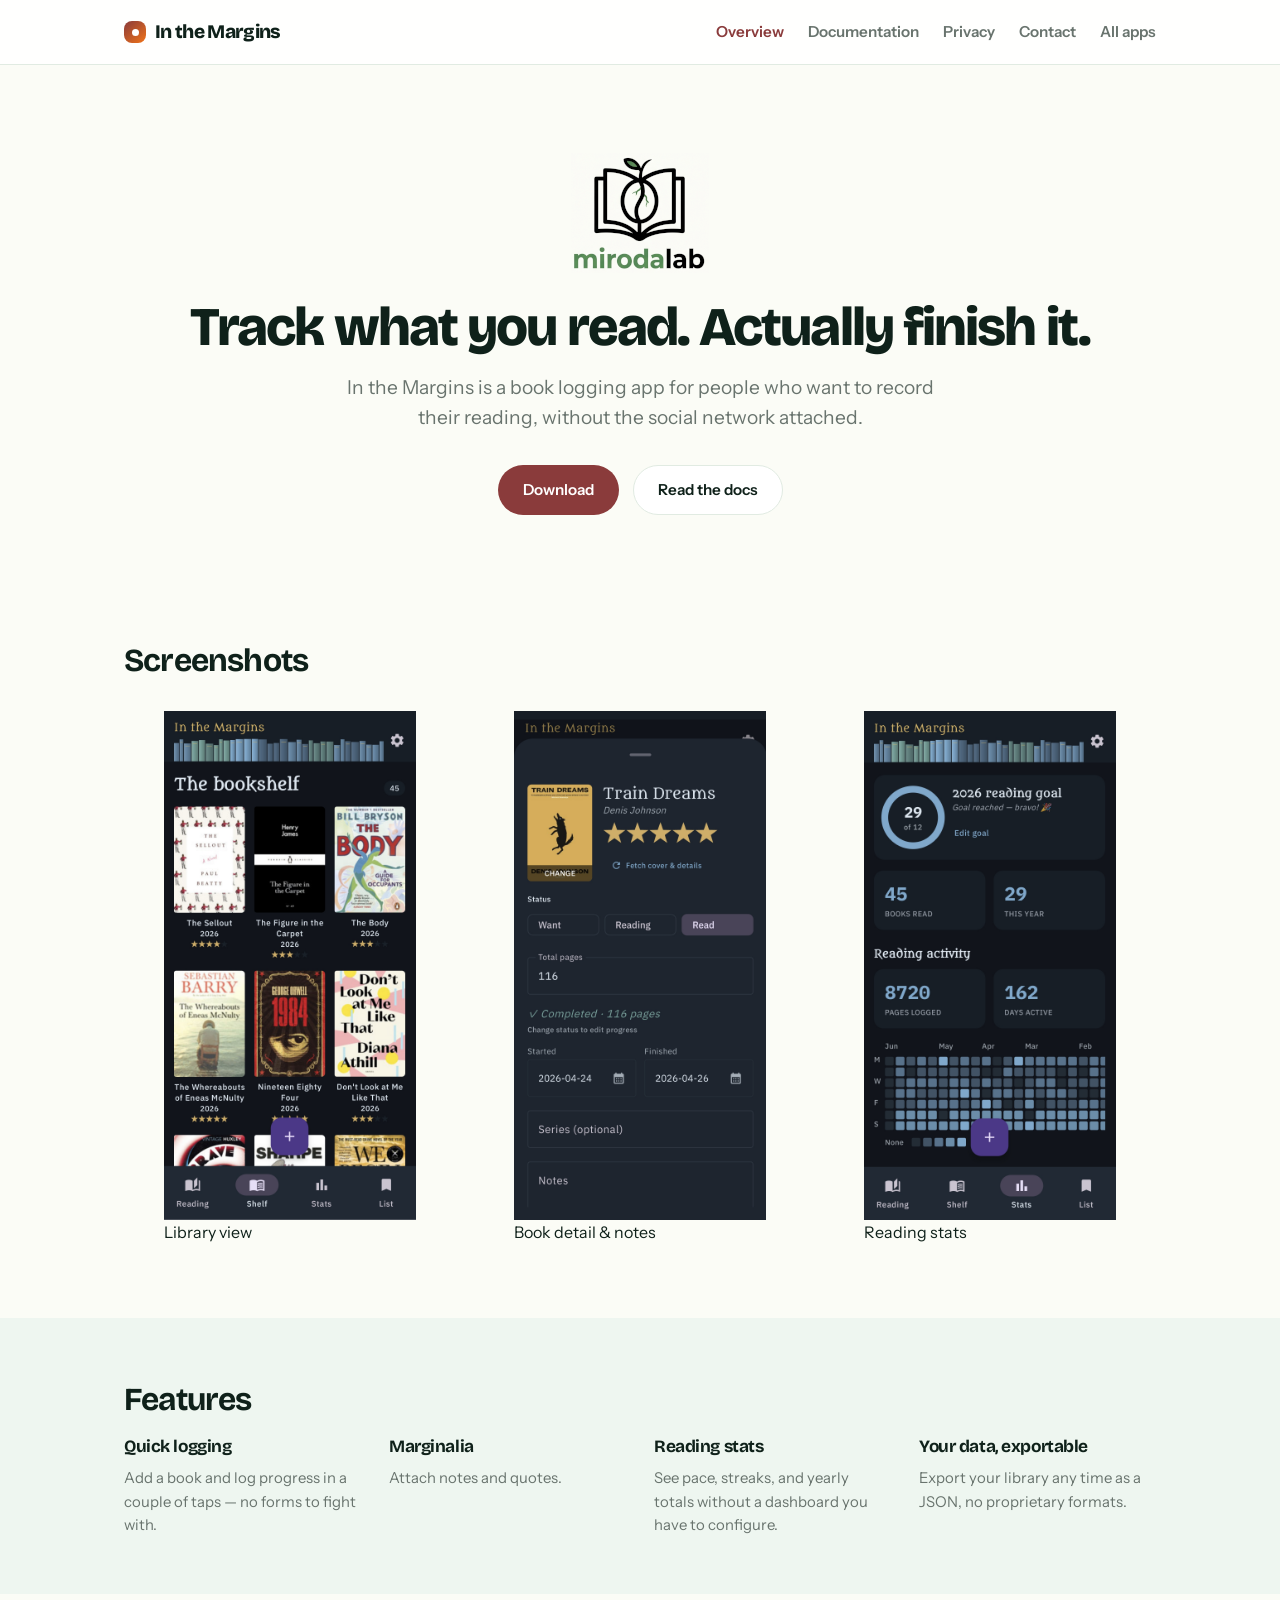
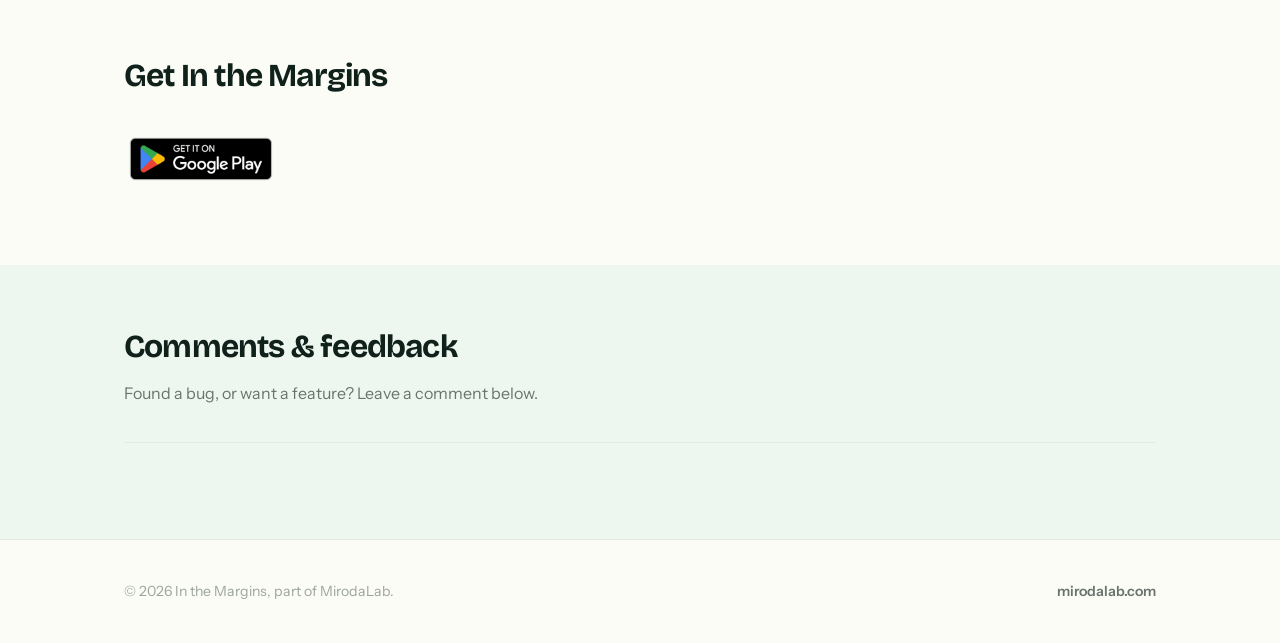
==== commit 7639c548: "Add files via upload" ====
--- a/index.html
+++ b/index.html
@@ -30,6 +30,7 @@
   <div class="logo-container">
       <img src="images/logo-stc.png" alt="Mirodalab">
   </div>
+  <br>
   <div class="wrap">
     <h1>Track what you read. Actually finish it.</h1>
     <p class="lead">In the Margins is a book logging app for people who want to record their reading, without the social network attached.</p>
--- a/css/style.css
+++ b/css/style.css
@@ -1,20 +1,79 @@
 /* ==========================================================================
    Shared stylesheet — copied into css/style.css for every site (main + 4 apps)
-   Override --accent per app for a distinct feel while keeping one system.
+   Override --accent (and --accent-dark) per app for a distinct feel while
+   keeping one system.
+
+   The palette, type and shapes come from the VocoGogo help page. Every colour
+   is a token, so light and dark are two sets of values rather than two sets of
+   rules, and a per-app accent override still flows through everything derived
+   from it (soft fills, links, focus rings).
    ========================================================================== */
 
+@import url("https://fonts.googleapis.com/css2?family=Bricolage+Grotesque:opsz,wght@12..96,600;12..96,700;12..96,800&family=Instrument+Sans:wght@400;500;600&family=DM+Mono:wght@400;500&display=swap");
+
 :root {
-  --bg: #fafaf9;
-  --bg-alt: #f0efec;
-  --text: #1c1b1a;
-  --text-muted: #6b6963;
-  --border: #e2e0da;
-  --accent: #2f6f4e;      /* default green — overridden per app */
-  --accent-dark: #24563d;
-  --card-bg: #ffffff;
-  --radius: 10px;
+  color-scheme: light dark;
+
+  --bg: #FBFCF6;
+  --bg-alt: #EEF6F0;
+  --card-bg: #FFFFFF;
+  --border: #E1EBE2;
+
+  --text: #0F211A;
+  --text-muted: color-mix(in srgb, var(--text) 62%, var(--bg) 38%);
+  --text-faint: color-mix(in srgb, var(--text) 40%, var(--bg) 60%);
+
+  /* Fills. --accent-ink stays white in both themes so an app that overrides
+     --accent to any mid-dark colour keeps readable button text. */
+  --accent: #0C7D5D;
+  --accent-dark: #0A6249;
+  --accent-ink: #FFFFFF;
+  --accent-soft: color-mix(in srgb, var(--accent) 12%, var(--card-bg) 88%);
+  --link: var(--accent-dark);
+
+  /* Secondary accent, used for notes and the warm half of the background wash. */
+  --zest: #F07319;
+  --zest-soft: color-mix(in srgb, var(--zest) 16%, var(--card-bg) 84%);
+
+  /* Semantic. Fixed meaning, so these never follow a per-app accent. */
+  --good: #2F6F4E;
+  --bad: #B3261E;
+  --bad-soft: color-mix(in srgb, var(--bad) 10%, var(--card-bg) 90%);
+
+  --wash-mint: color-mix(in srgb, var(--accent) 13%, transparent);
+  --wash-zest: color-mix(in srgb, var(--zest) 12%, transparent);
+  --lift: 0 1px 1px color-mix(in srgb, var(--text) 5%, transparent),
+          0 12px 28px -18px color-mix(in srgb, var(--text) 55%, transparent);
+
+  --radius: 18px;
+  --radius-sm: 12px;
+  --radius-pill: 999px;
   --max-width: 1080px;
-  --font: -apple-system, BlinkMacSystemFont, "Segoe UI", Inter, Roboto, Helvetica, Arial, sans-serif;
+
+  --font: "Instrument Sans", system-ui, -apple-system, BlinkMacSystemFont, "Segoe UI", Roboto, Helvetica, Arial, sans-serif;
+  --display: "Bricolage Grotesque", var(--font);
+  --mono: "DM Mono", ui-monospace, SFMono-Regular, Menlo, Consolas, monospace;
+}
+
+@media (prefers-color-scheme: dark) {
+  :root {
+    --bg: #08130F;
+    --bg-alt: #172C24;
+    --card-bg: #0F1E19;
+    --border: #223A31;
+
+    --text: #E9F4EC;
+
+    /* Deep enough that white button text still passes contrast, while links
+       brighten automatically from whatever accent an app has set. */
+    --accent: #1E9E76;
+    --accent-dark: #178A66;
+    --link: color-mix(in srgb, var(--accent) 60%, #FFFFFF 40%);
+
+    --zest: #FFA24D;
+    --good: #46DDA3;
+    --bad: #FF7A5C;
+  }
 }
 
 * { box-sizing: border-box; }
@@ -25,26 +84,47 @@
   background: var(--bg);
   color: var(--text);
   font-family: var(--font);
-  line-height: 1.55;
+  line-height: 1.6;
   -webkit-font-smoothing: antialiased;
 }
 
-a { color: var(--accent-dark); text-decoration: none; }
+/* Soft colour wash behind every page. Fixed and non-interactive, so it costs
+   nothing but stops large light areas reading as flat white. */
+body::before {
+  content: "";
+  position: fixed;
+  inset: -20vh -10vw auto;
+  height: 90vh;
+  z-index: -1;
+  pointer-events: none;
+  background:
+    radial-gradient(46vw 46vw at 12% 22%, var(--wash-mint), transparent 62%),
+    radial-gradient(40vw 40vw at 92% 6%, var(--wash-zest), transparent 60%);
+}
+
+h1, h2, h3, h4 {
+  font-family: var(--display);
+  font-weight: 700;
+  letter-spacing: -0.025em;
+}
+h1 { letter-spacing: -0.035em; font-weight: 800; }
+
+a { color: var(--link); text-decoration: none; text-underline-offset: 2px; text-decoration-thickness: 1.5px; }
 a:hover { text-decoration: underline; }
 
 img { max-width: 100%; display: block; }
 
 .logo-container {
-      display: flex;
-      justify-content: center; /* Centers horizontally */
-      align-items: center;     /* Centers vertically */
-    }
+  display: flex;
+  justify-content: center;
+  align-items: center;
+}
 
 .google-container {
-      display: flex;
-      justify-content: left; /* Centers horizontally */
-      align-items: left;     /* Centers vertically */
-    }
+  display: flex;
+  justify-content: left;
+  align-items: left;
+}
 
 .wrap {
   max-width: var(--max-width);
@@ -55,7 +135,8 @@
 /* ---------- Nav ---------- */
 header.site-nav {
   border-bottom: 1px solid var(--border);
-  background: var(--card-bg);
+  background: color-mix(in srgb, var(--card-bg) 88%, transparent);
+  backdrop-filter: blur(8px);
   position: sticky;
   top: 0;
   z-index: 10;
@@ -69,31 +150,44 @@
 }
 
 .brand {
-  font-weight: 700;
-  font-size: 1.15rem;
+  font-family: var(--display);
+  font-weight: 800;
+  font-size: 1.2rem;
+  letter-spacing: -0.035em;
   color: var(--text);
   display: flex;
   align-items: center;
-  gap: 8px;
+  gap: 9px;
 }
 .brand:hover { text-decoration: none; }
 
+/* The brand dot picks up the app's accent — the one mark that differs per site. */
 .brand .dot {
-  width: 10px;
-  height: 10px;
+  width: 22px;
+  height: 22px;
+  border-radius: 8px;
+  background: linear-gradient(140deg, var(--accent), var(--zest));
+  display: grid;
+  place-items: center;
+  flex-shrink: 0;
+}
+.brand .dot::after {
+  content: "";
+  width: 7px;
+  height: 7px;
   border-radius: 50%;
-  background: var(--accent);
-  display: inline-block;
+  background: var(--card-bg);
 }
 
 nav.links {
   display: flex;
   gap: 24px;
   font-size: 0.95rem;
+  font-weight: 600;
 }
 
 nav.links a { color: var(--text-muted); }
-nav.links a:hover, nav.links a.active { color: var(--text); text-decoration: none; }
+nav.links a:hover, nav.links a.active { color: var(--accent); text-decoration: none; }
 
 .menu-toggle {
   display: none;
@@ -123,7 +217,7 @@
     gap: 0;
     background: var(--card-bg);
     border-bottom: 1px solid var(--border);
-    box-shadow: 0 8px 16px rgba(0,0,0,0.06);
+    box-shadow: var(--lift);
   }
   nav.links.open { display: flex; }
   nav.links a { padding: 14px 24px; border-top: 1px solid var(--border); }
@@ -137,9 +231,9 @@
 }
 
 .hero h1 {
-  font-size: clamp(2rem, 5vw, 3.2rem);
+  font-size: clamp(2.1rem, 6vw, 3.4rem);
+  line-height: 1.05;
   margin: 0 0 16px;
-  letter-spacing: -0.02em;
 }
 
 .hero p.lead {
@@ -159,34 +253,35 @@
 .btn {
   display: inline-block;
   padding: 12px 24px;
-  border-radius: 999px;
+  border-radius: var(--radius-pill);
+  font-family: var(--font);
   font-weight: 600;
   font-size: 0.95rem;
   border: 1px solid transparent;
   cursor: pointer;
+  transition: background 0.15s ease, border-color 0.15s ease;
 }
 
 .btn-primary {
   background: var(--accent);
-  color: #fff;
+  color: var(--accent-ink);
 }
 .btn-primary:hover { background: var(--accent-dark); text-decoration: none; }
 
 .btn-secondary {
-  background: transparent;
+  background: var(--card-bg);
   color: var(--text);
   border-color: var(--border);
 }
-.btn-secondary:hover { border-color: var(--text-muted); text-decoration: none; }
+.btn-secondary:hover { background: var(--accent-soft); border-color: var(--accent); text-decoration: none; }
 
 /* ---------- Sections ---------- */
 section { padding: 56px 0; }
 section.alt { background: var(--bg-alt); }
 
 h2.section-title {
-  font-size: 1.8rem;
+  font-size: clamp(1.6rem, 3.4vw, 2rem);
   margin: 0 0 8px;
-  letter-spacing: -0.01em;
 }
 
 p.section-sub {
@@ -207,22 +302,27 @@
   border: 1px solid var(--border);
   border-radius: var(--radius);
   padding: 24px;
-  transition: transform 0.15s ease, box-shadow 0.15s ease;
+  box-shadow: var(--lift);
+  transition: transform 0.15s ease, box-shadow 0.15s ease, border-color 0.15s ease;
 }
 
 .card:hover {
   transform: translateY(-2px);
-  box-shadow: 0 8px 24px rgba(0,0,0,0.06);
-}
-
-.card h3 { margin: 12px 0 6px; font-size: 1.15rem; }
+  border-color: color-mix(in srgb, var(--accent) 35%, var(--border));
+  box-shadow: 0 2px 2px color-mix(in srgb, var(--text) 6%, transparent),
+              0 18px 36px -20px color-mix(in srgb, var(--text) 60%, transparent);
+}
+
+.card h3 { margin: 12px 0 6px; font-size: 1.2rem; }
 .card p { color: var(--text-muted); font-size: 0.95rem; margin: 0 0 14px; }
 .card .app-icon {
   width: 44px; height: 44px;
-  border-radius: 12px;
-  background: var(--accent);
+  border-radius: 14px;
+  background: linear-gradient(140deg, var(--accent), var(--zest));
   display: flex; align-items: center; justify-content: center;
-  color: #fff; font-weight: 700; font-size: 1.1rem;
+  color: var(--accent-ink);
+  font-family: var(--display);
+  font-weight: 700; font-size: 1.1rem;
 }
 
 /* ---------- Feature list ---------- */
@@ -231,7 +331,7 @@
   grid-template-columns: repeat(auto-fit, minmax(220px, 1fr));
   gap: 28px;
 }
-.feature h4 { margin: 0 0 6px; font-size: 1.05rem; }
+.feature h4 { margin: 0 0 6px; font-size: 1.08rem; }
 .feature p { color: var(--text-muted); margin: 0; font-size: 0.93rem; }
 
 /* ---------- Screenshot gallery ---------- */
@@ -253,25 +353,6 @@
   text-align: center;
   padding: 12px;
 }
-.screenshot {
-  margin: 0;
-  display: flex;
-  flex-direction: column;
-  align-items: center;
-  gap: 12px;
-}
-.screenshot img {
-  width: 100%;
-  height: auto;
-  border-radius: var(--radius);
-  border: 1px solid var(--border);
-  box-shadow: 0 8px 24px rgba(0,0,0,0.06);
-}
-.screenshot figcaption {
-  color: var(--text-muted);
-  font-size: 0.85rem;
-  text-align: center;
-}
 
 /* ---------- Docs page ---------- */
 .docs-layout {
@@ -290,26 +371,27 @@
   padding: 6px 0;
   color: var(--text-muted);
 }
-.docs-toc a:hover { color: var(--text); text-decoration: none; }
-.docs-content h2 { margin-top: 48px; }
+.docs-toc a:hover { color: var(--accent); text-decoration: none; }
 .docs-content h2:first-child { margin-top: 0; }
 .docs-content code {
+  font-family: var(--mono);
   background: var(--bg-alt);
   padding: 2px 6px;
-  border-radius: 4px;
+  border-radius: 6px;
   font-size: 0.9em;
 }
 .docs-content pre {
+  font-family: var(--mono);
   background: var(--bg-alt);
   border: 1px solid var(--border);
-  border-radius: var(--radius);
+  border-radius: var(--radius-sm);
   padding: 16px;
   overflow-x: auto;
 }
 
 .docs-content h2 {
-  font-size: 1.6rem;
-  letter-spacing: -0.01em;
+  margin-top: 48px;
+  font-size: clamp(1.5rem, 3vw, 1.8rem);
   padding-bottom: 8px;
   border-bottom: 1px solid var(--border);
   /* Matches .docs-toc's own sticky offset (top: 88px) — without this, clicking
@@ -320,8 +402,7 @@
 
 .docs-content h3 {
   margin: 32px 0 10px;
-  font-size: 1.15rem;
-  letter-spacing: -0.01em;
+  font-size: 1.18rem;
   scroll-margin-top: 88px;
 }
 
@@ -333,10 +414,6 @@
 
 .docs-content li {
   margin-bottom: 10px;
-}
-
-.docs-content ol.steps li {
-  margin-bottom: 14px;
 }
 
 /* Tables (field lists, theme table, key-restriction values) */
@@ -356,11 +433,12 @@
 }
 
 .docs-content th {
-  color: var(--text-muted);
-  font-weight: 600;
-  font-size: 0.85rem;
+  font-family: var(--mono);
+  color: var(--text-faint);
+  font-weight: 400;
+  font-size: 0.72rem;
   text-transform: uppercase;
-  letter-spacing: 0.03em;
+  letter-spacing: 0.1em;
 }
 
 .docs-content tr:last-child td {
@@ -369,9 +447,8 @@
 
 /* Callout cards (tip / warn). These reuse the site-wide .card rule, so strip
    the marketing-grid hover lift and muted body text — a callout isn't a link
-   and its text is the important part, not secondary. Colors are fixed (not
-   tied to --accent) so tip/warn stay visually distinct regardless of which
-   app's --accent override is active on a given site. */
+   and its text is the important part, not secondary. Colors come from the
+   semantic tokens, so tip/warn stay distinct from whichever --accent is set. */
 .docs-content .card {
   padding: 16px 20px;
   margin: 20px 0;
@@ -380,7 +457,8 @@
 }
 .docs-content .card:hover {
   transform: none;
-  box-shadow: none;
+  border-color: var(--border);
+  box-shadow: var(--lift);
 }
 .docs-content .card p {
   color: var(--text);
@@ -389,19 +467,20 @@
 }
 .docs-content .card p + p { margin-top: 8px; }
 
-.docs-content .card.tip { border-left-color: #2f6f4e; }
-.docs-content .card.warn { border-left-color: #b3261e; }
+.docs-content .card.tip { border-left-color: var(--good); }
+.docs-content .card.warn { border-left-color: var(--bad); }
 
 .docs-content .card .label {
   display: block;
-  font-weight: 700;
+  font-family: var(--mono);
+  font-weight: 500;
   font-size: 0.72rem;
   text-transform: uppercase;
   letter-spacing: 0.06em;
   margin-bottom: 6px;
 }
-.docs-content .card.tip .label { color: #2f6f4e; }
-.docs-content .card.warn .label { color: #b3261e; }
+.docs-content .card.tip .label { color: var(--good); }
+.docs-content .card.warn .label { color: var(--bad); }
 
 @media (max-width: 720px) {
   .docs-layout { grid-template-columns: 1fr; }
@@ -414,13 +493,13 @@
   border-bottom: 1px solid var(--border);
   padding-bottom: 24px;
 }
-.post-item .post-date { color: var(--text-muted); font-size: 0.85rem; }
+.post-item .post-date { font-family: var(--mono); color: var(--text-faint); font-size: 0.8rem; }
 .post-item h3 { margin: 6px 0; }
 .post-item p { color: var(--text-muted); margin: 0; }
 
 article.post-body { max-width: 680px; margin: 0 auto; }
 article.post-body h1 { margin-bottom: 4px; }
-article.post-body .post-meta { color: var(--text-muted); margin-bottom: 32px; }
+article.post-body .post-meta { font-family: var(--mono); color: var(--text-faint); font-size: 0.85rem; margin-bottom: 32px; }
 
 /* ---------- Comments ---------- */
 .comments-section {
@@ -433,7 +512,7 @@
 footer.site-footer {
   border-top: 1px solid var(--border);
   padding: 40px 0;
-  color: var(--text-muted);
+  color: var(--text-faint);
   font-size: 0.88rem;
 }
 footer.site-footer .wrap {
@@ -442,7 +521,8 @@
   flex-wrap: wrap;
   gap: 12px;
 }
-footer.site-footer a { color: var(--text-muted); }
+footer.site-footer a { color: var(--text-muted); font-weight: 600; }
+footer.site-footer a:hover { color: var(--accent); }
 
 /* ---------- Contact form ---------- */
 .contact-form { max-width: 480px; }
@@ -458,9 +538,9 @@
 .form-row input[type="email"],
 .form-row textarea {
   width: 100%;
-  padding: 10px 12px;
+  padding: 11px 13px;
   border: 1px solid var(--border);
-  border-radius: 8px;
+  border-radius: var(--radius-sm);
   background: var(--card-bg);
   color: var(--text);
   font-family: var(--font);
@@ -489,5 +569,120 @@
 .contact-form .btn:disabled { opacity: 0.6; cursor: default; }
 
 .form-status { margin: 14px 0 0; font-size: 0.9rem; min-height: 1.3em; }
-.form-status.success { color: var(--accent-dark); }
-.form-status.error { color: #b3261e; }
+.form-status.success { color: var(--good); }
+.form-status.error { color: var(--bad); }
+
+/* ==========================================================================
+   Docs prose (docs.html, privacy.html)
+   Ported from the standalone VocoGogo help page and scoped to .docs-content so
+   it cannot reach the site shell — an earlier version of this block redefined
+   :root, body and .wrap globally, which pulled every page down to the help
+   page's 760px column.
+   ========================================================================== */
+
+/* Intro paragraph under a docs heading. (.lead stays the hero's own style.) */
+.docs-content .lede {
+  font-size: 1.1rem;
+  color: var(--text-muted);
+  max-width: 60ch;
+  margin: 0 0 14px;
+}
+
+/* ---------- Numbered steps ---------- */
+.docs-content ol.steps {
+  list-style: none;
+  counter-reset: s;
+  padding: 0;
+  margin: 22px 0;
+}
+.docs-content ol.steps li {
+  counter-increment: s;
+  position: relative;
+  padding-left: 52px;
+  margin-bottom: 24px;
+}
+.docs-content ol.steps li::before {
+  content: counter(s);
+  position: absolute;
+  left: 0;
+  top: -2px;
+  width: 34px;
+  height: 34px;
+  border-radius: 50%;
+  background: var(--accent);
+  color: var(--accent-ink);
+  font-family: var(--display);
+  font-weight: 700;
+  font-size: 1rem;
+  display: grid;
+  place-items: center;
+}
+.docs-content ol.steps li strong {
+  display: block;
+  font-size: 1.05rem;
+  margin-bottom: 3px;
+}
+
+/* ---------- Answer key (Yes / No / No answer) ---------- */
+.docs-content .keyrow {
+  display: flex;
+  gap: 12px;
+  align-items: flex-start;
+  margin-bottom: 16px;
+}
+.docs-content .pill {
+  flex-shrink: 0;
+  font-family: var(--display);
+  font-weight: 700;
+  font-size: 0.85rem;
+  padding: 5px 14px;
+  border-radius: var(--radius-pill);
+}
+.docs-content .pill.yes  { background: var(--good); color: #FFFFFF; }
+.docs-content .pill.no   { background: var(--bad-soft); color: var(--bad); }
+.docs-content .pill.none { background: var(--bg-alt); color: var(--text-muted); }
+
+/* ---------- Inline note ----------
+   Same vocabulary as .card.tip / .card.warn, but reads as an aside in the flow
+   rather than a boxed card. */
+.docs-content .note {
+  border-left: 3px solid var(--zest);
+  background: var(--zest-soft);
+  padding: 14px 18px;
+  border-radius: 0 var(--radius-sm) var(--radius-sm) 0;
+  margin: 20px 0;
+  font-size: 0.95rem;
+}
+.docs-content .note p:last-child { margin-bottom: 0; }
+
+/* A plain panel doesn't need the coloured edge that marks a tip or warning. */
+.docs-content .card:not(.tip):not(.warn) { border-left-width: 1px; }
+
+/* Inline chip for a UI affordance named in prose, e.g. the deck's menu button. */
+.docs-content .menu {
+  font-family: var(--mono);
+  background: var(--bg-alt);
+  border-radius: 8px;
+  padding: 2px 8px;
+  white-space: nowrap;
+  font-size: 0.9em;
+}
+
+/* Wide tables scroll inside their own box instead of stretching the page. */
+.tablewrap { overflow-x: auto; }
+
+/* ---------- FAQ ---------- */
+.docs-content dl.faq dt { font-weight: 600; margin-top: 22px; }
+.docs-content dl.faq dd { margin: 6px 0 0; color: var(--text-muted); }
+
+/* ---------- Summary panel (top of the privacy policy) ---------- */
+.summary {
+  background: var(--card-bg);
+  border: 1px solid var(--border);
+  border-radius: var(--radius);
+  padding: 24px 26px;
+  box-shadow: var(--lift);
+  margin: 0 0 20px;
+}
+.summary h2 { margin-top: 0; font-size: 1.25rem; }
+.summary ul { margin-bottom: 0; }
